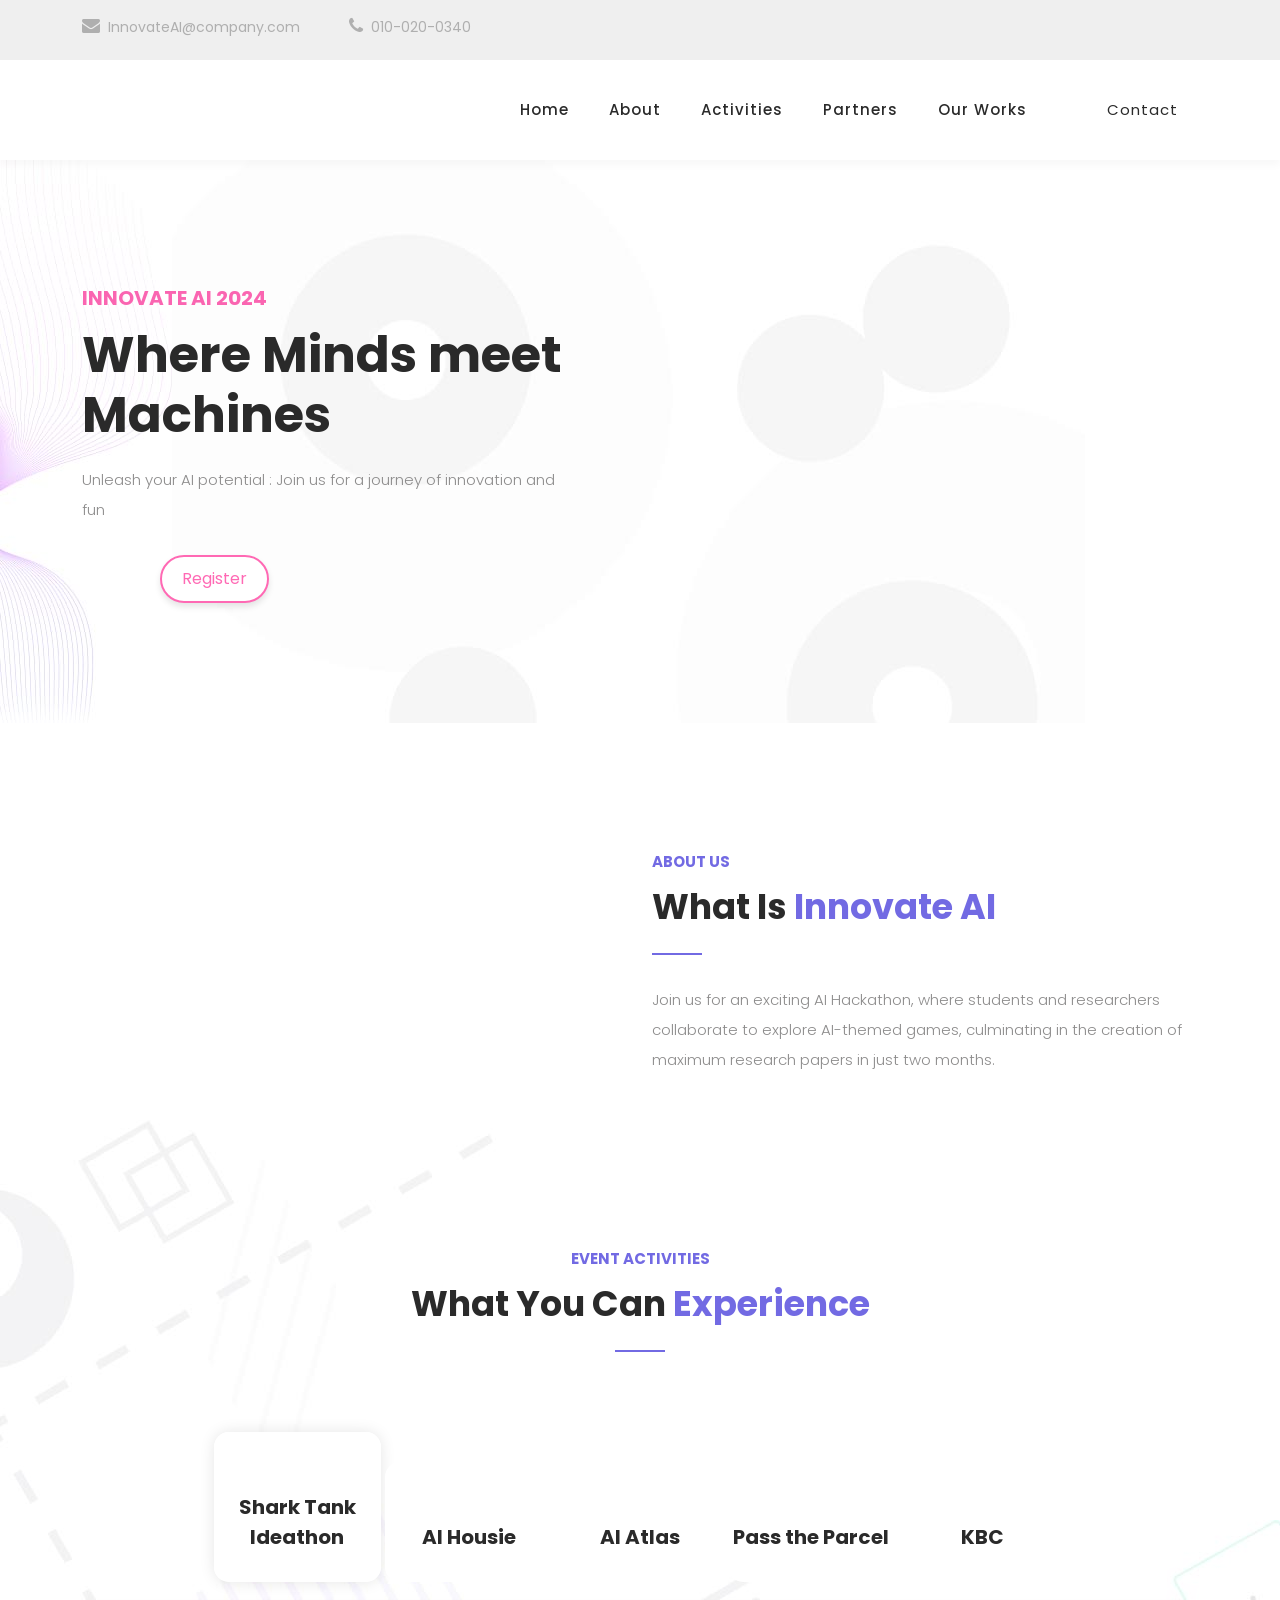
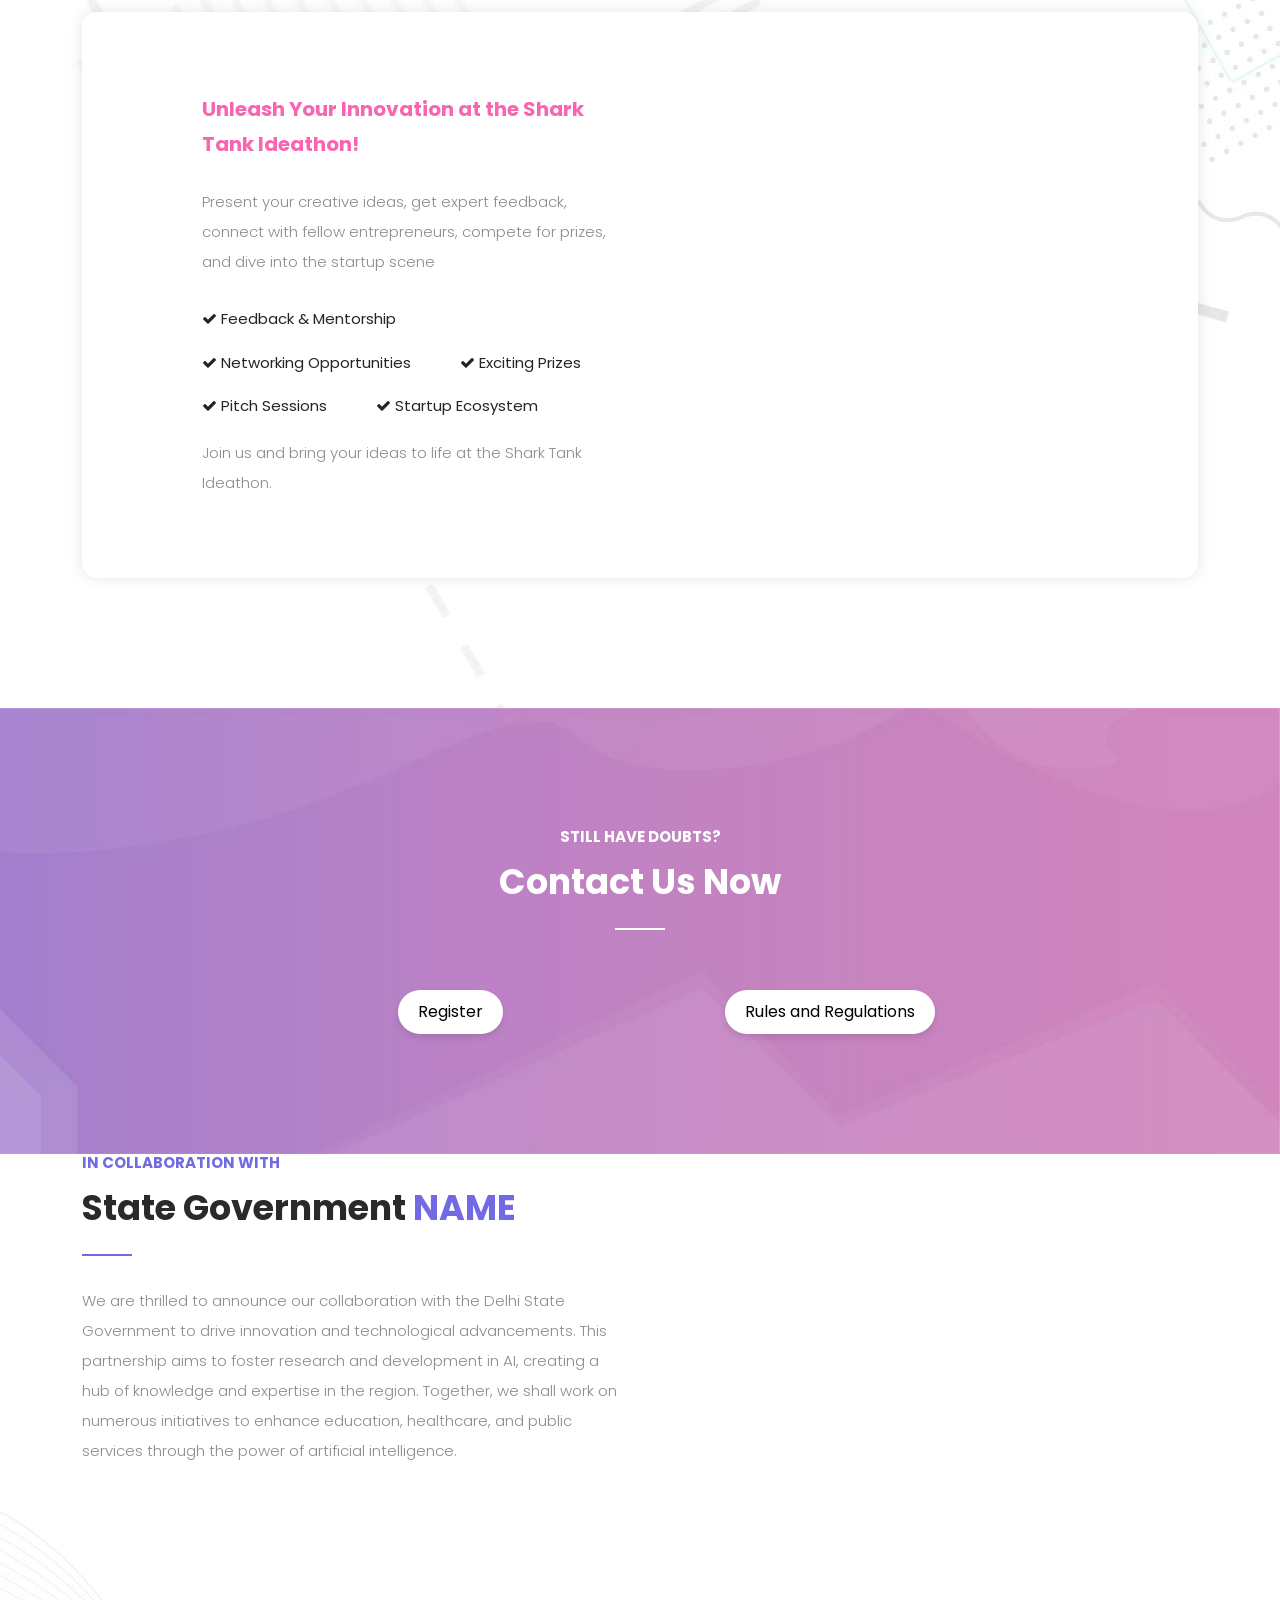
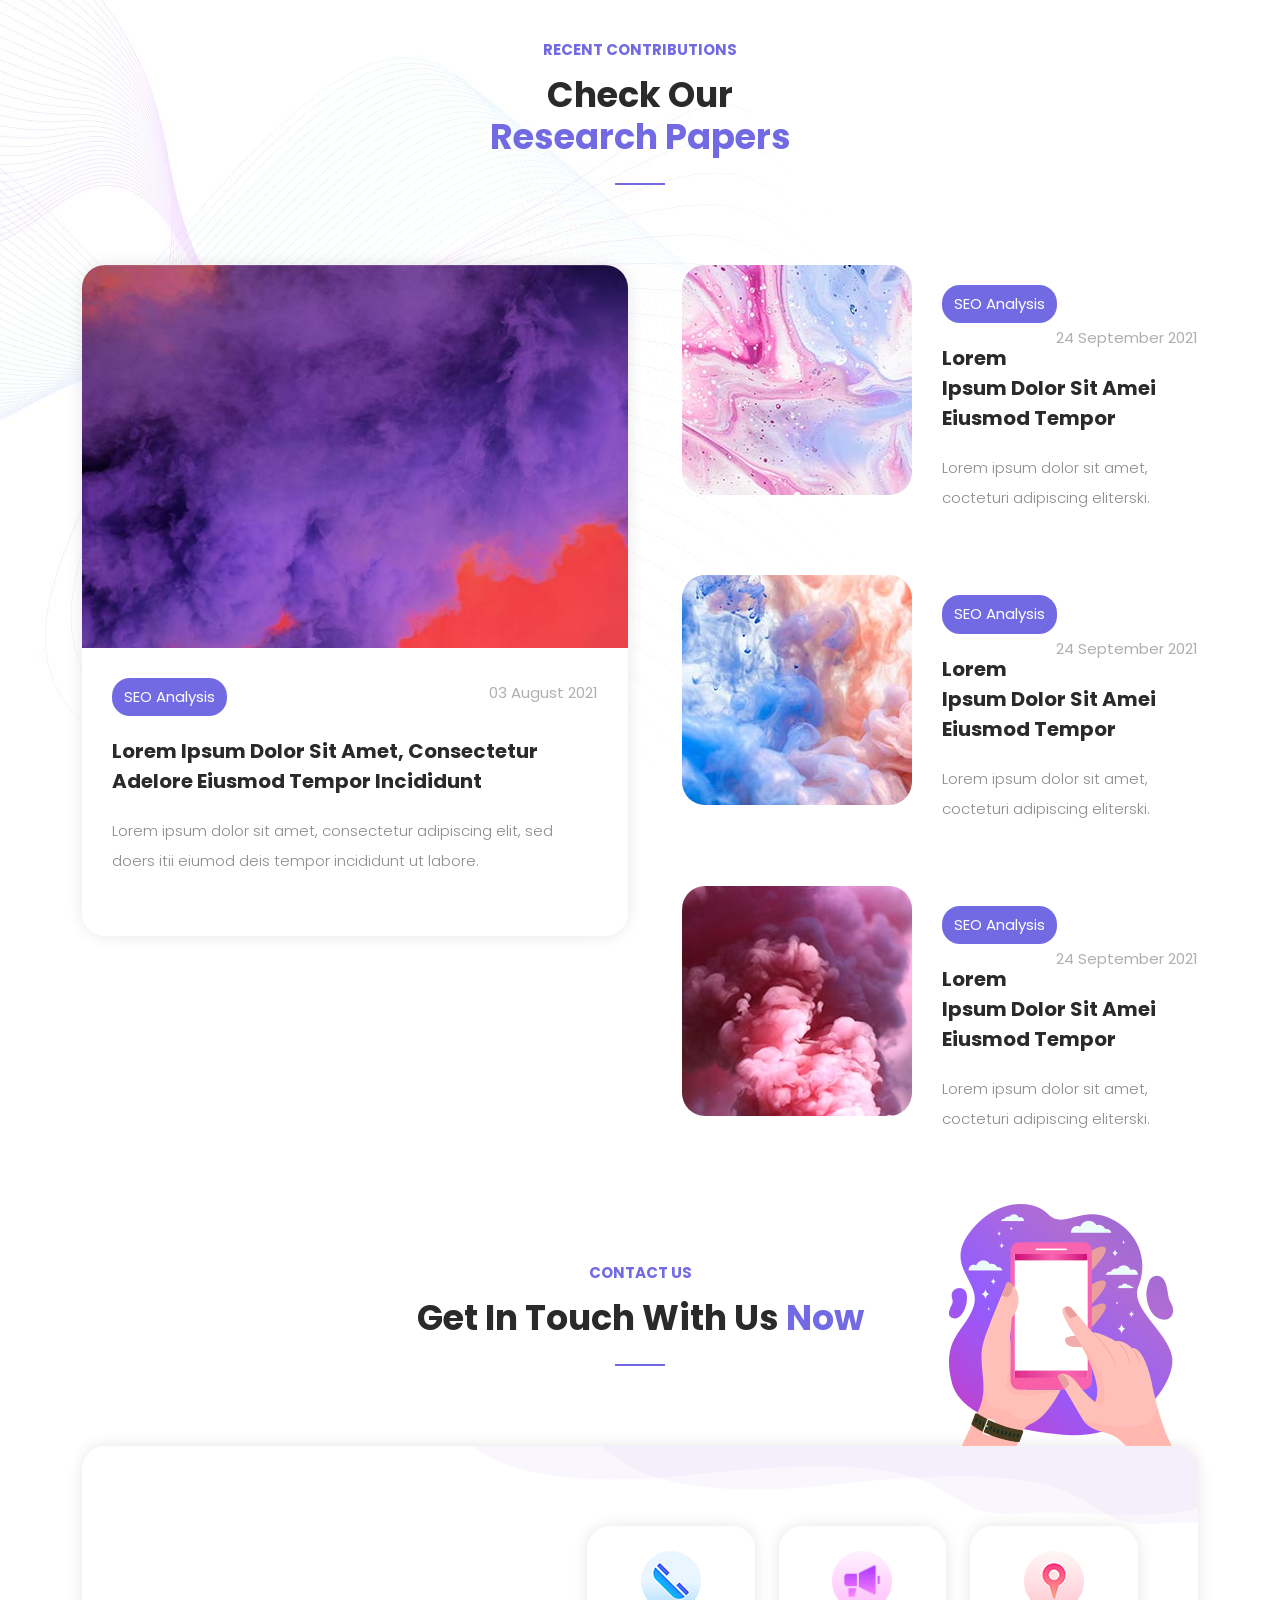
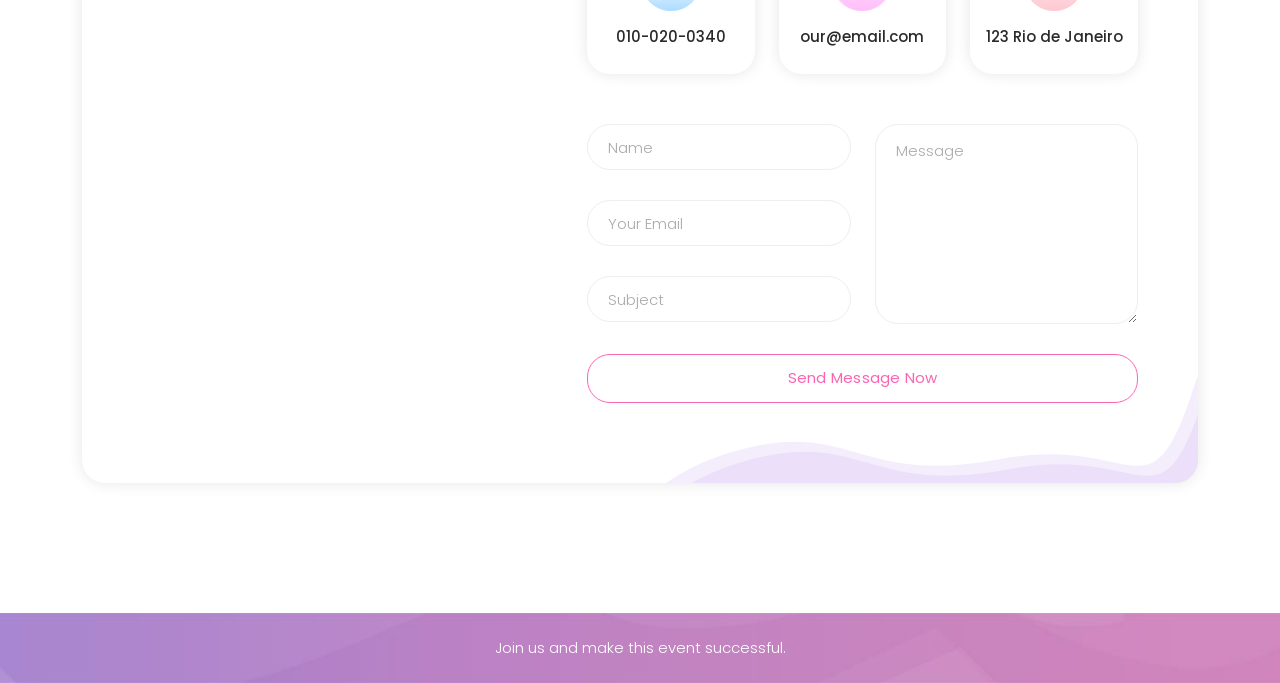
==== index.html @ 95e2525a "name" ====
<!DOCTYPE html>
<html lang="en">

  <head>

    <meta charset="UTF-8">
    <meta name="viewport" content="width=device-width, initial-scale=1, shrink-to-fit=no">
    <meta name="description" content="">
    <meta name="author" content="">
    <link rel="preconnect" href="https://fonts.googleapis.com">
    <link rel="preconnect" href="https://fonts.gstatic.com" crossorigin>
    <link href="https://fonts.googleapis.com/css2?family=Poppins:wght@100;200;300;400;500;600;700;800;900&display=swap" rel="stylesheet">

    <title>Innovate AI</title>

    <!-- Bootstrap core CSS -->
    <link href="vendor/bootstrap/css/bootstrap.min.css" rel="stylesheet">


    <!-- Additional CSS Files -->
    <link rel="stylesheet" href="assets/css/fontawesome.css">
    <link rel="stylesheet" href="assets/css/templatemo-digimedia-v1.css">
    <link rel="stylesheet" href="assets/css/animated.css">
    <link rel="stylesheet" href="assets/css/owl.css">
<!--

TemplateMo 568 DigiMedia

https://templatemo.com/tm-568-digimedia

-->
  </head>

<body>

  <!-- ***** Preloader Start ***** -->
  <div id="js-preloader" class="js-preloader">
    <div class="preloader-inner">
      <span class="dot"></span>
      <div class="dots">
        <span></span>
        <span></span>
        <span></span>
      </div>
    </div>
  </div>
  <!-- ***** Preloader End ***** -->

  <!-- Pre-header Starts -->
  <div class="pre-header">
    <div class="container">
      <div class="row">
        <div class="col-lg-8 col-sm-8 col-7">
          <ul class="info">
            <li><a href="#"><i class="fa fa-envelope"></i>InnovateAI@company.com</a></li>
            <li><a href="#"><i class="fa fa-phone"></i>010-020-0340</a></li>
          </ul>
        </div>
        <div class="col-lg-4 col-sm-4 col-5">
          <!--<ul class="social-media">
            <li><a href="#"><i class="fa fa-facebook"></i></a></li>
            <li><a href="#"><i class="fa fa-behance"></i></a></li>
            <li><a href="#"><i class="fa fa-twitter"></i></a></li>
            <li><a href="#"><i class="fa fa-dribbble"></i></a></li>
          </ul>-->
        </div>
      </div>
    </div>
  </div>
  <!-- Pre-header End -->

  <!-- ***** Header Area Start ***** -->
  <header class="header-area header-sticky wow slideInDown" data-wow-duration="0.75s" data-wow-delay="0s">
    <div class="container">
      <div class="row">
        <div class="col-12">
          <nav class="main-nav">
            <!-- ***** Logo Start ***** -->
            <a href="index.html" class="logo">
              <img src="assets/images/logo-v1.png" alt=""> <!-- ***** CHANGE LOGOOOOOOOOOOO ***** -->
            </a>
            <!-- ***** Logo End ***** -->
            <!-- ***** Menu Start ***** -->
            <ul class="nav">
              <li class="scroll-to-section"><a href="#top" class="active">Home</a></li>
              <li class="scroll-to-section"><a href="#about">About</a></li>
              <li class="scroll-to-section"><a href="#services">Activities</a></li>
              <li class="scroll-to-section"><a href="#portfolio">Partners</a></li>
              <li class="scroll-to-section"><a href="#blog">Our Works</a></li>
              <li class="scroll-to-section"><a href="#contact">Contact</a></li> 
              <!--<li class="scroll-to-section"><div class="border-first-button"><a href="#contact">Free Quote</a></div></li> -->
            </ul>        
            <a class='menu-trigger'>
                <span>Menu</span>
            </a>
            <!-- ***** Menu End ***** -->
          </nav>
        </div>
      </div>
    </div>
  </header>
  <!-- ***** Header Area End ***** -->

  <div class="main-banner wow fadeIn" id="top" data-wow-duration="1s" data-wow-delay="0.5s">
    <div class="container">
      <div class="row">
        <div class="col-lg-12">
          <div class="row">
            <div class="col-lg-6 align-self-center">
              <div class="left-content show-up header-text wow fadeInLeft" data-wow-duration="1s" data-wow-delay="1s">
                <div class="row">
                  <div class="col-lg-12">
                    <h6>INNOVATE AI 2024</h6>
                    <h2>Where Minds meet Machines</h2>
                    <p>Unleash your AI potential : Join us for a journey of innovation and fun </p>
                  </div>
                  <div class="col-lg-12">
                    <div class="col-lg-6 col-sm-6 text-center">
                      <a href="https://your-google-form-link-here" target="_blank" class="styled-button pink-button">Register</a> <!-- ***** UPDATE LINKKKKKKKK ***** -->
                    </div>
                  </div>
                </div>
              </div>
            </div>
            <div class="col-lg-6">
              <div class="right-image wow fadeInRight" data-wow-duration="1s" data-wow-delay="0.5s">
                <img src="assets/images/slider-dec.png" alt="">
              </div>
            </div>
          </div>
        </div>
      </div>
    </div>
  </div>
  <style>
  .styled-button.pink-button {
    color: #ff69b4; /* Pink text color */
    border: 2px solid #ff69b4; /* Pink border */
  }
  
  .styled-button.pink-button:hover {
    background-color: #ff69b4; /* Pink background on hover */
    color: #fff; /* White text on hover */
  }
</style>

  <div id="about" class="about section">
    <div class="container">
      <div class="row">
        <div class="col-lg-12">
          <div class="row">
            <div class="col-lg-6">
              <div class="about-left-image  wow fadeInLeft" data-wow-duration="1s" data-wow-delay="0.5s">
                <img src="assets/images/about-dec.png" alt="">
              </div>
            </div>
            <div class="col-lg-6 align-self-center  wow fadeInRight" data-wow-duration="1s" data-wow-delay="0.5s">
              <div class="about-right-content">
                <div class="section-heading">
                  <h6>About Us</h6>
                  <h4>What is <em>Innovate AI</em></h4>
                  <div class="line-dec"></div>
                </div>
                <p> Join us for an exciting AI Hackathon, where students and researchers collaborate to explore
                  AI-themed games, culminating in the creation of maximum research papers in just two months.
                </p>
                <!--<div class="row">
                  <div class="col-lg-4 col-sm-4">
                    <div class="skill-item first-skill-item wow fadeIn" data-wow-duration="1s" data-wow-delay="0s">
                      <div class="progress" data-percentage="90">
                        <span class="progress-left">
                          <span class="progress-bar"></span>
                        </span>
                        <span class="progress-right">
                          <span class="progress-bar"></span>
                        </span>
                        <div class="progress-value">
                          <div>
                            90%<br>
                            <span>Coding</span>
                          </div>
                        </div>
                      </div>
                    </div>
                  </div>
                  <div class="col-lg-4 col-sm-4">
                    <div class="skill-item second-skill-item wow fadeIn" data-wow-duration="1s" data-wow-delay="0s">
                      <div class="progress" data-percentage="80">
                        <span class="progress-left">
                          <span class="progress-bar"></span>
                        </span>
                        <span class="progress-right">
                          <span class="progress-bar"></span>
                        </span>
                        <div class="progress-value">
                          <div>
                            80%<br>
                            <span>Photoshop</span>
                          </div>
                        </div>
                      </div>
                    </div>
                  </div>
                  <div class="col-lg-4 col-sm-4">
                    <div class="skill-item third-skill-item wow fadeIn" data-wow-duration="1s" data-wow-delay="0s">
                      <div class="progress" data-percentage="80">
                        <span class="progress-left">
                          <span class="progress-bar"></span>
                        </span>
                        <span class="progress-right">
                          <span class="progress-bar"></span>
                        </span>
                        <div class="progress-value">
                          <div>
                            80%<br>
                            <span>Animation</span>
                          </div>
                        </div>
                      </div>
                    </div>
                  </div>
                </div> -->
              </div>
            </div>
          </div>
        </div>
      </div>
    </div>
  </div>

  <div id="services" class="services section">
    <div class="container">
      <div class="row">
        <div class="col-lg-12">
          <div class="section-heading  wow fadeInDown" data-wow-duration="1s" data-wow-delay="0.5s">
            <h6>Event Activities</h6>
            <h4>What you can<em>  experience</em></h4>
            <div class="line-dec"></div>
          </div>
        </div>
        <div class="col-lg-12">
          <div class="naccs">
            <div class="grid">
              <div class="row">
                <div class="col-lg-12">
                  <div class="menu">
                    <div class="first-thumb active">
                      <div class="thumb">
                        <span class="icon"><img src="assets/images/service-icon-01.png" alt=""></span>
                        Shark Tank Ideathon
                      </div>
                    </div>
                    <div>
                      <div class="thumb">                 
                        <span class="icon"><img src="assets/images/service-icon-02.png" alt=""></span>
                        AI Housie
                      </div>
                    </div>
                    <div>
                      <div class="thumb">                 
                        <span class="icon"><img src="assets/images/service-icon-03.png" alt=""></span>
                        AI Atlas
                      </div>
                    </div>
                    <div>
                      <div class="thumb">                 
                        <span class="icon"><img src="assets/images/service-icon-04.png" alt=""></span>
                        Pass the Parcel
                      </div>
                    </div>
                    <div class="last-thumb">
                      <div class="thumb">                 
                        <span class="icon"><img src="assets/images/service-icon-01.png" alt=""></span>
                        KBC
                      </div>
                    </div>
                  </div>
                </div> 
                <div class="col-lg-12">
                  <ul class="nacc">
                    <li class="active">
                      <div>
                        <div class="thumb">
                          <div class="row">
                            <div class="col-lg-6 align-self-center">
                              <div class="left-text">
                                <h4> Unleash Your Innovation at the Shark Tank Ideathon!</h4>
                                <p>Present your creative ideas, get expert feedback, connect with fellow entrepreneurs, 
                                   compete for prizes, and dive into the startup scene</p>
                                <div class="ticks-list"><span><i class="fa fa-check"></i> Feedback & Mentorship</span> <span><i class="fa fa-check"></i> Networking Opportunities</span> <span><i class="fa fa-check"></i> Exciting Prizes</span>
                                  <span><i class="fa fa-check"></i> Pitch Sessions</span> <span><i class="fa fa-check"></i> Startup Ecosystem</span> </div>
                                <p>Join us and bring your ideas to life at the Shark Tank Ideathon.</p>
                              </div>
                            </div>
                            <div class="col-lg-6 align-self-center">
                              <div class="right-image">
                                <img src="assets/images/services-image.jpg" alt="">
                              </div>
                            </div>
                          </div>
                        </div>
                      </div>
                    </li>
                    <li>
                      <div>
                        <div class="thumb">
                          <div class="row">
                            <div class="col-lg-6 align-self-center">
                              <div class="left-text">
                                <h4>Housie Where Innovation Meets Fun</h4>
                                <p>Experience the thrill of Housie with a twist! Get tickets filled with AI-related concepts upon registration.</p>
                                <div class="ticks-list"><span><i class="fa fa-check"></i> AI-themed Grids</span> <span><i class="fa fa-check"></i> Engaging Gameplay</span> <span><i class="fa fa-check"></i> Exciting Prizes</span>
                                  <span><i class="fa fa-check"></i> Knowledge gain</span> <span><i class="fa fa-check"></i> Fact Check</span></div>
                                <p>Join us for a unique AI Housie experience.</p>
                              </div>
                            </div>
                            <div class="col-lg-6 align-self-center">
                              <div class="right-image">
                                <img src="assets/images/services-image-02.jpg" alt="">
                              </div>
                            </div>
                          </div>
                        </div>
                      </div>
                    </li>
                    <li>
                      <div>
                        <div class="thumb">
                          <div class="row">
                            <div class="col-lg-6 align-self-center">
                              <div class="left-text">
                                <h4>AI Atlas: Expand Your AI Knowledge with Fun</h4>
                                <p>Participants take turns naming AI-related terms, concepts, or applications that start with the last letter of the previous term. </p>
                                <div class="ticks-list"><span><i class="fa fa-check"></i> Turn-based Gameplay</span> <span><i class="fa fa-check"></i> Educational and Fun</span> <span><i class="fa fa-check"></i> AI Vocabulary</span>
                                  <span><i class="fa fa-check"></i> Exciting Prizes</span> <span><i class="fa fa-check"></i> Fun and Competitive</span></div>
                                <p>Join us for AI Atlas and broaden your AI knowledge in an exciting and interactive way.</p>
                              </div>
                            </div>
                            <div class="col-lg-6 align-self-center">
                              <div class="right-image">
                                <img src="assets/images/services-image-03.jpg" alt="">
                              </div>
                            </div>
                          </div>
                        </div>
                      </div>
                    </li>
                    <li>
                      <div>
                        <div class="thumb">
                          <div class="row">
                            <div class="col-lg-6 align-self-center">
                              <div class="left-text">
                                <h4>Pass your Knowlwdge </h4>
                                <p>As the parcel is passed around, participants answer AI-related questions or complete fun challenges when the music stops. This game combines learning and excitement, 
                                encouraging everyone to enhance their AI knowledge in an engaging way.</p>
                                <div class="ticks-list"><span><i class="fa fa-check"></i> Fun Challenges</span> <span><i class="fa fa-check"></i> Learning and Engagement</span> <span><i class="fa fa-check"></i> Interactive and Exciting</span>
                                  <span><i class="fa fa-check"></i> Exciting Prizes</span> <span><i class="fa fa-check"></i> Challenging</span></div>
                                <p>Join us for AI Pass the Parcel and discover AI in a fun, dynamic setting.</p>
                              </div>
                            </div>
                            <div class="col-lg-6 align-self-center">
                              <div class="right-image">
                                <img src="assets/images/services-image-04.jpg" alt="">
                              </div>
                            </div>
                          </div>
                        </div>
                      </div>
                    </li>
                    <li>
                      <div>
                        <div class="thumb">
                          <div class="row">
                            <div class="col-lg-6 align-self-center">
                              <div class="left-text">
                                <h4>Test Your Knowledge and Win Big</h4>
                                <p>This is our take on the classic quiz show KBC. Participants answer AI-related questions of increasing difficulty, using lifelines when needed.</p>
                                <div class="ticks-list"><span><i class="fa fa-check"></i> Lifelines for Assistance</span> <span><i class="fa fa-check"></i> Competitive Levels</span> <span><i class="fa fa-check"></i> Exciting Prizes</span>
                                  <span><i class="fa fa-check"></i> AI Hot seat</span> <span><i class="fa fa-check"></i> Quiz</span></div>
                                <p>Join us for AI KBC and challenge yourself to become an AI crorepati</p>
                              </div>
                            </div>
                            <div class="col-lg-6 align-self-center">
                              <div class="right-image">
                                <img src="assets/images/services-image.jpg" alt="">
                              </div>
                            </div>
                          </div>
                        </div>
                      </div>
                    </li>
                  </ul>
                </div>          
              </div>
            </div>
          </div>
        </div>
      </div>
    </div>
  </div>

  
  <!--<div id="free-quote" class="free-quote">
    <div class="container">
      <div class="row">
        <div class="col-lg-4 offset-lg-4">
          <div class="section-heading  wow fadeIn" data-wow-duration="1s" data-wow-delay="0.3s">
            <h6>Still have Doubts?</h6>
            <h4>Contact Us Now</h4>
            <div class="line-dec"></div>
          </div>
        </div>
        <div class="col-lg-8 offset-lg-2  wow fadeIn" data-wow-duration="1s" data-wow-delay="0.8s">
          <form id="search" action="#" method="GET">
            <div class="row">
              <div class="col-lg-4 col-sm-4">
                <fieldset>
                  <input type="text" name="text" class="website" placeholder="Your name" autocomplete="on" required>
                </fieldset>
              </div>
              <div class="col-lg-4 col-sm-4">
                <fieldset>
                  <input type="address" name="address" class="email" placeholder="Email Address" autocomplete="on" required>
                </fieldset>
              </div>
              <div class="col-lg-4 col-sm-4">
                <fieldset>
                  <button type="submit" class="main-button">Submit</button>
                </fieldset>
              </div>
            </div>
          </form>
        </div>
      </div>
    </div>
  </div>-->
  <div id="free-quote" class="free-quote">
    <div class="container">
      <div class="row">
        <div class="col-lg-4 offset-lg-4">
          <div class="section-heading wow fadeIn" data-wow-duration="1s" data-wow-delay="0.3s">
            <h6>Still have Doubts?</h6>
            <h4>Contact Us Now</h4>
            <div class="line-dec"></div>
          </div>
        </div>
        <div class="col-lg-8 offset-lg-2 wow fadeIn" data-wow-duration="1s" data-wow-delay="0.8s">
          <div class="row">
            <div class="col-lg-6 col-sm-6 text-center">
              <a href="https://your-google-form-link-here" target="_blank" class="styled-button">Register</a>
            </div>
            <div class="col-lg-6 col-sm-6 text-center">
              <a href="assets/documents/rules-and-regulations.pdf" target="_blank" class="styled-button">Rules and Regulations</a>
            </div>
          </div>
        </div>
      </div>
    </div>
  </div>
  
  <style>
  .styled-button {
    display: inline-block;
    padding: 10px 20px;
    font-size: 16px;
    color: black;
    background-color: white;
    border-radius: 25px;
    box-shadow: 0 4px 6px rgba(0, 0, 0, 0.1);
    text-decoration: none;
    transition: background-color 0.3s ease, box-shadow 0.3s ease;
  }
  
  .styled-button:hover {
    background-color: #f0f0f0;
    box-shadow: 0 6px 8px rgba(0, 0, 0, 0.15);
  }
  </style>
  



  <div id="portfolio" class="about section">
    <div class="container">
      <div class="row">
        <div class="col-lg-12">
          <div class="row">
            <div class="col-lg-6 align-self-center wow fadeInLeft" data-wow-duration="1s" data-wow-delay="0.5s">
              <div class="about-right-content">
                <div class="section-heading">
                  <h6>In Collaboration with </h6>
                  <h4>State Government <em> NAME</em></h4>
                  <div class="line-dec"></div>
                </div>
                <p> We are thrilled to announce our collaboration with the Delhi State Government to drive innovation 
                  and technological advancements. This partnership aims to foster research and development in AI, creating a 
                  hub of knowledge and expertise in the region. Together, we shall work on numerous initiatives to 
                  enhance education, healthcare, and public services through the power of artificial intelligence.
                </p>
              </div>
            </div>
            <div class="col-lg-6">
              <div class="about-left-image wow fadeInRight" data-wow-duration="1s" data-wow-delay="0.5s">
                <img src="assets/images/about-dec.png" alt="">
              </div>
            </div>
          </div>
        </div>
      </div>
    </div>
  </div>


    <!--<div id="about" class="about section">
      <div class="container">
        <div class="row">
          <div class="col-lg-12">
            <div class="row">
              <div class="col-lg-6">
                <div class="about-left-image  wow fadeInLeft" data-wow-duration="1s" data-wow-delay="0.5s">
                  <img src="assets/images/about-dec.png" alt="">
                </div>
              </div>
              <div class="col-lg-6 align-self-center  wow fadeInRight" data-wow-duration="1s" data-wow-delay="0.5s">
                <div class="about-right-content">
                  <div class="section-heading">
                    <h6>About Us</h6>
                    <h4>What is <em>Innovate AI</em></h4>
                    <div class="line-dec"></div>
                  </div>
                  <p> Join us for an exciting AI Hackathon, where students and researchers collaborate to explore
                    AI-themed games, culminating in the creation of maximum research papers in just two months.
                  </p>
                </div>
              </div>
            </div>
          </div>
        </div>
      </div>
    </div>

    <div class="container-fluid wow fadeIn" data-wow-duration="1s" data-wow-delay="0.7s">
      <div class="row">
        <div class="col-lg-12">
          <div class="loop owl-carousel">
            <div class="item">
              <a href="#">
                <div class="portfolio-item">
                <div class="thumb">
                  <img src="assets/images/portfolio-01.jpg" alt="">
                </div>
                <div class="down-content">
                  <h4>Website Builder</h4>
                  <span>Marketing</span>
                </div>
              </div>
              </a>  
            </div>
            <div class="item">
              <a href="#">
                <div class="portfolio-item">
                <div class="thumb">
                  <img src="assets/images/portfolio-01.jpg" alt="">
                </div>
                <div class="down-content">
                  <h4>Website Builder</h4>
                  <span>Marketing</span>
                </div>
              </div>
              </a>  
            </div>
            <div class="item">
              <a href="#">
                <div class="portfolio-item">
                <div class="thumb">
                  <img src="assets/images/portfolio-02.jpg" alt="">
                </div>
                <div class="down-content">
                  <h4>Website Builder</h4>
                  <span>Marketing</span>
                </div>
              </div>
              </a>  
            </div>
            <div class="item">
              <a href="#">
                <div class="portfolio-item">
                <div class="thumb">
                  <img src="assets/images/portfolio-03.jpg" alt="">
                </div>
                <div class="down-content">
                  <h4>Website Builder</h4>
                  <span>Marketing</span>
                </div>
              </div>
              </a>  
            </div>
            <div class="item">
              <a href="#">
                <div class="portfolio-item">
                <div class="thumb">
                  <img src="assets/images/portfolio-04.jpg" alt="">
                </div>
                <div class="down-content">
                  <h4>Website Builder</h4>
                  <span>Marketing</span>
                </div>
              </div>
              </a>  
            </div>
          </div>
        </div>
      </div>
    </div>-->
  
  
  <div id="blog" class="blog">
    <div class="container">
      <div class="row">
        <div class="col-lg-4 offset-lg-4  wow fadeInDown" data-wow-duration="1s" data-wow-delay="0.3s">
          <div class="section-heading">
            <h6>Recent contributions</h6>
            <h4>Check Our<em> Research papers</em></h4>
            <div class="line-dec"></div>
          </div>
        </div>
        <div class="col-lg-6 show-up wow fadeInUp" data-wow-duration="1s" data-wow-delay="0.3s">
          <div class="blog-post">
            <div class="thumb">
              <a href="#"><img src="assets/images/blog-post-01.jpg" alt=""></a>
            </div>
            <div class="down-content">
              <span class="category">SEO Analysis</span>
              <span class="date">03 August 2021</span>
              <a href="#"><h4>Lorem Ipsum Dolor Sit Amet, Consectetur Adelore
                Eiusmod Tempor Incididunt</h4></a>
              <p>Lorem ipsum dolor sit amet, consectetur adipiscing elit, sed doers itii eiumod deis tempor incididunt ut labore.</p>
              <!--<span class="author"><img src="assets/images/author-post.jpg" alt="">By: Andrea Mentuzi</span>
              <div class="border-first-button"><a href="#">Discover More</a></div>-->
            </div>
          </div>
        </div>
        <div class="col-lg-6 wow fadeInUp" data-wow-duration="1s" data-wow-delay="0.3s">
          <div class="blog-posts">
            <div class="row">
              <div class="col-lg-12">
                <div class="post-item">
                  <div class="thumb">
                    <a href="#"><img src="assets/images/blog-post-02.jpg" alt=""></a>
                  </div>
                  <div class="right-content">
                    <span class="category">SEO Analysis</span>
                    <span class="date">24 September 2021</span>
                    <a href="#"><h4>Lorem Ipsum Dolor Sit Amei Eiusmod Tempor</h4></a>
                    <p>Lorem ipsum dolor sit amet, cocteturi adipiscing eliterski.</p>
                  </div>
                </div>
              </div>
              <div class="col-lg-12">
                <div class="post-item">
                  <div class="thumb">
                    <a href="#"><img src="assets/images/blog-post-03.jpg" alt=""></a>
                  </div>
                  <div class="right-content">
                    <span class="category">SEO Analysis</span>
                    <span class="date">24 September 2021</span>
                    <a href="#"><h4>Lorem Ipsum Dolor Sit Amei Eiusmod Tempor</h4></a>
                    <p>Lorem ipsum dolor sit amet, cocteturi adipiscing eliterski.</p>
                  </div>
                </div>
              </div>
              <div class="col-lg-12">
                <div class="post-item last-post-item">
                  <div class="thumb">
                    <a href="#"><img src="assets/images/blog-post-04.jpg" alt=""></a>
                  </div>
                  <div class="right-content">
                    <span class="category">SEO Analysis</span>
                    <span class="date">24 September 2021</span>
                    <a href="#"><h4>Lorem Ipsum Dolor Sit Amei Eiusmod Tempor</h4></a>
                    <p>Lorem ipsum dolor sit amet, cocteturi adipiscing eliterski.</p>
                  </div>
                </div>
              </div>
            </div>
          </div>
        </div>
      </div>
    </div>
  </div>  

  <div id="contact" class="contact-us section">
    <div class="container">
      <div class="row">
        <div class="col-lg-6 offset-lg-3">
          <div class="section-heading wow fadeIn" data-wow-duration="1s" data-wow-delay="0.5s">
            <h6>Contact Us</h6>
            <h4>Get In Touch With Us <em>Now</em></h4>
            <div class="line-dec"></div>
          </div>
        </div>
        <div class="col-lg-12 wow fadeInUp" data-wow-duration="0.5s" data-wow-delay="0.25s">
          <form id="contact" action="" method="post">
            <div class="row">
              <div class="col-lg-12">
                <div class="contact-dec">
                  <img src="assets/images/contact-dec.png" alt="">
                </div>
              </div>
              <div class="col-lg-5">
                <div id="map">
                  <iframe src="https://maps.google.com/maps?q=Av.+L%C3%BAcio+Costa,+Rio+de+Janeiro+-+RJ,+Brazil&t=&z=13&ie=UTF8&iwloc=&output=embed" width="100%" height="636px" frameborder="0" style="border:0" allowfullscreen></iframe>
                </div>
              </div>
              <div class="col-lg-7">
                <div class="fill-form">
                  <div class="row">
                    <div class="col-lg-4">
                      <div class="info-post">
                        <div class="icon">
                          <img src="assets/images/phone-icon.png" alt="">
                          <a href="#">010-020-0340</a>
                        </div>
                      </div>
                    </div>
                    <div class="col-lg-4">
                      <div class="info-post">
                        <div class="icon">
                          <img src="assets/images/email-icon.png" alt="">
                          <a href="#">our@email.com</a>
                        </div>
                      </div>
                    </div>
                    <div class="col-lg-4">
                      <div class="info-post">
                        <div class="icon">
                          <img src="assets/images/location-icon.png" alt="">
                          <a href="#">123 Rio de Janeiro</a>
                        </div>
                      </div>
                    </div>
                    <div class="col-lg-6">
                      <fieldset>
                        <input type="name" name="name" id="name" placeholder="Name" autocomplete="on" required>
                      </fieldset>
                      <fieldset>
                        <input type="text" name="email" id="email" pattern="[^ @]*@[^ @]*" placeholder="Your Email" required="">
                      </fieldset>
                      <fieldset>
                        <input type="subject" name="subject" id="subject" placeholder="Subject" autocomplete="on">
                      </fieldset>
                    </div>
                    <div class="col-lg-6">
                      <fieldset>
                        <textarea name="message" type="text" class="form-control" id="message" placeholder="Message" required=""></textarea>  
                      </fieldset>
                    </div>
                    <div class="col-lg-12">
                      <fieldset>
                        <button type="submit" id="form-submit" class="main-button ">Send Message Now</button>
                      </fieldset>
                    </div>
                  </div>
                </div>
              </div>
            </div>
          </form>
        </div>
      </div>
    </div>
  </div>

  <footer>
    <div class="container">
      <div class="row">
        <div class="col-lg-12">
          <p>Join us and make this event successful.</p>
        </div>
      </div>
    </div>
  </footer>


  <!-- Scripts -->
  <script src="vendor/jquery/jquery.min.js"></script>
  <script src="vendor/bootstrap/js/bootstrap.bundle.min.js"></script>
  <script src="assets/js/owl-carousel.js"></script>
  <script src="assets/js/animation.js"></script>
  <script src="assets/js/imagesloaded.js"></script>
  <script src="assets/js/custom.js"></script>

</body>
</html>
---- assets/css/templatemo-digimedia-v1.css ----
/*

TemplateMo 568 DigiMedia

https://templatemo.com/tm-568-digimedia

*/

/* ---------------------------------------------
Table of contents
------------------------------------------------
01. font & reset css
02. reset
03. global styles
04. header
05. banner
06. features
07. testimonials
08. contact
09. footer
10. preloader
11. search
12. portfolio

--------------------------------------------- */
/* 
---------------------------------------------
font & reset css
--------------------------------------------- 
*/
/* 
---------------------------------------------
reset
--------------------------------------------- 
*/
html, body, div, span, applet, object, iframe, h1, h2, h3, h4, h5, h6, p, blockquote, div
pre, a, abbr, acronym, address, big, cite, code, del, dfn, em, font, img, ins, kbd, q,
s, samp, small, strike, strong, sub, sup, tt, var, b, u, i, center, dl, dt, dd, ol, ul, li,
figure, header, nav, section, article, aside, footer, figcaption {
  margin: 0;
  padding: 0;
  border: 0;
  outline: 0;
}

/* clear fix */
.grid:after {
  content: '';
  display: block;
  clear: both;
}

/* ---- .grid-item ---- */

.grid-sizer,
.grid-item {
  width: 50%;
}

.grid-item {
  float: left;
}

.grid-item img {
  display: block;
  max-width: 100%;
}

.clearfix:after {
  content: ".";
  display: block;
  clear: both;
  visibility: hidden;
  line-height: 0;
  height: 0;
}

.clearfix {
  display: inline-block;
}

html[xmlns] .clearfix {
  display: block;
}

* html .clearfix {
  height: 1%;
}

ul, li {
  padding: 0;
  margin: 0;
  list-style: none;
}

header, nav, section, article, aside, footer, hgroup {
  display: block;
}

* {
  box-sizing: border-box;
}

html, body {
  font-family: 'Poppins', sans-serif;
  font-weight: 400;
  background-color: #fff;
  -ms-text-size-adjust: 100%;
  -webkit-font-smoothing: antialiased;
  -moz-osx-font-smoothing: grayscale;
}

a {
  text-decoration: none !important;
}

h1, h2, h3, h4, h5, h6 {
  margin-top: 0px;
  margin-bottom: 0px;
}

ul {
  margin-bottom: 0px;
}

p {
  font-size: 15px;
  line-height: 30px;
  font-weight: 300;
  color: #8d8c8c;
}

img {
  width: 100%;
  overflow: hidden;
}

/* 
---------------------------------------------
global styles
--------------------------------------------- 
*/
html,
body {
  background: #fff;
  font-family: 'Poppins', sans-serif;
}

::selection {
  background: #fa65b1;
  color: #fff !important;
}

::-moz-selection {
  background: #fa65b1;
  color: #fff !important;
}

@media (max-width: 991px) {
  html, body {
    overflow-x: hidden;
  }
  .mobile-top-fix {
    margin-top: 30px;
    margin-bottom: 0px;
  }
  .mobile-bottom-fix {
    margin-bottom: 30px;
  }
  .mobile-bottom-fix-big {
    margin-bottom: 60px;
  }
}

.page-section {
  margin-top: 120px;
}

.section-heading {
  position: relative;
  z-index: 2;
}

.section-heading h6 {
  font-size: 15px;
  font-weight: 700;
  color: #726ae3;
  text-transform: uppercase;
  margin-bottom: 15px;
}

.section-heading h4 {
  color: #2a2a2a;
  font-size: 35px;
  font-weight: 700;
  text-transform: capitalize;
  margin-bottom: 25px;
}

.section-heading h4 em {
  font-style: normal;
  color: #726ae3;
}

.section-heading .line-dec {
  width: 50px;
  height: 2px;
  background-color: #726ae3;
}

.border-first-button a {
  display: inline-block !important;
  padding: 10px 20px !important;
  color: #fa65b1 !important;
  border: 1px solid #fa65b1 !important;
  border-radius: 23px;
  font-weight: 500 !important;
  letter-spacing: 0.3px !important;
  transition: all .5s;
}

.border-first-button a:hover {
  background-color: #fa65b1;
  color: #fff !important;
}


/* 
---------------------------------------------
intro
--------------------------------------------- 
*/


.intro-banner {
  text-align: center;
  padding-top: 200px;margin-bottom: 100px;
  position: relative;
}

.intro-banner:after {
  content: '';
  background-image: url(../images/slider-left-dec.jpg);
  background-repeat: no-repeat;
  position: absolute;
  left: 0;
  top: 0px;
  width: 262px;
  height: 625px;
  z-index: 1;
}
/*
.intro-banner:before {
  content: '';
  background-image: url(../images/slider-right-dec.jpg);
  background-repeat: no-repeat;
  position: absolute;
  right: 0;
  top: 0px;
  width: 1159px;
  height: 797px;
  z-index: 2;
}
*/

.intro-banner img {
  max-width: 152px;
  margin-bottom: 30px;
}

.intro-banner h1 {
  font-size: 36px;
  font-weight: 600;
  text-transform: uppercase;
  margin-bottom: 30px;
  position: relative; 
  z-index: 2;
}

.intro-banner h4 {
  font-size: 20px;
  text-transform: capitalize;
  font-weight: 400;
  margin-bottom: 20px;
  position: relative; 
  z-index: 2;
}

.intro-banner a {
  display: inline-block !important;
  padding: 10px 20px !important;
  color: #fa65b1 !important;
  border: 1px solid #fa65b1 !important;
  border-radius: 23px;
  font-weight: 500 !important;
  letter-spacing: 0.3px !important;
  transition: all .5s;
  position: relative; 
  z-index: 2;
}

.intro-banner a:hover {
  background-color: #fa65b1;
  color: #fff !important;
}

.demos {
  padding-top: 60px;
}

.demo-item {
  position: relative;
  z-index: 2;
}

.demos img {
  transition: all .5s;
  border-radius: 23px;
}

.demos img:hover {
  opacity: 1;
  box-shadow: 0px 0px 15px rgba(0,0,0,0.25);
}

.demos h4 {
  text-align: center;
  font-size: 20px;
  margin-top: 30px;
  font-weight: 700;
  text-transform: uppercase;
}


/* 
---------------------------------------------
header
--------------------------------------------- 
*/

.pre-header {
  background-color: #efefef;
  height: 60px;
  padding: 15px 0px;
}

.pre-header ul li {
  display: inline-block;
}

.pre-header ul.info li {
  margin-right: 45px;
}

.pre-header ul.info li a {
  color: #afafaf;
  font-size: 14px;
  transition: all .3s;
}

.pre-header ul.info li a:hover {
  color: #fa65b1;
}

.pre-header ul.info li a i {
  font-size: 18px;
  margin-right: 8px;
}

.pre-header ul.social-media {
  text-align: right;
}

.pre-header ul.social-media li {
  margin-left: 5px;
}

.pre-header ul.social-media li a {
  background-color: #afafaf;
  color: #fff;
  display: inline-block;
  width: 30px;
  height: 30px;
  line-height: 30px;
  text-align: center;
  border-radius: 50%;
  font-size: 14px;
  transition: all .3s;
}

.pre-header ul.social-media li a:hover {
  background-color: #fa65b1;
}

.background-header {
  background-color: #fff!important;
  height: 80px!important;
  position: fixed!important;
  top: 0px;
  left: 0px;
  right: 0px;
  box-shadow: 0px 5px 8px rgba(0,0,0,0.03);
}

.background-header .logo,
.background-header .main-nav .nav li a {
  color: #fff;
}

.background-header .main-nav .nav li:hover a {
  color: #fa65b1;
}

.background-header .nav li a.active {
  position: relative;
  color: #fff;
}

.background-header .nav li a.active:after {
  position: absolute;
  width: 100%;
  height: 1px;
  background-color: #fa65b1;
  content: '';
  left: 50%;
  bottom: -20px;
  transform: translateX(-50%);
}

.background-header .nav li:last-child a.active:after {
  background-color: transparent;
}

.header-area {
  background-color: #fff;
  box-shadow: 0px 5px 8px rgba(0,0,0,0.03);
  position: absolute;
  left: 0px;
  right: 0px;
  z-index: 100;
  height: 100px;
  -webkit-transition: all .5s ease 0s;
  -moz-transition: all .5s ease 0s;
  -o-transition: all .5s ease 0s;
  transition: all .5s ease 0s;
}

.header-area .main-nav {
  min-height: 80px;
  background: transparent;
}

.header-area .main-nav .logo {
  float: left;
  -webkit-transition: all 0.3s ease 0s;
  -moz-transition: all 0.3s ease 0s;
  -o-transition: all 0.3s ease 0s;
  transition: all 0.3s ease 0s;
}

.header-area .main-nav .logo {
    line-height: 100px;
    float: left;
    -webkit-transition: all 0.3s ease 0s;
    -moz-transition: all 0.3s ease 0s;
    -o-transition: all 0.3s ease 0s;
    transition: all 0.3s ease 0s;
}

.background-header .main-nav .logo {
  line-height: 80px;
}

.background-header .main-nav .nav {
  margin-top: 20px !important;
}

.header-area .main-nav .nav {
  float: right;
  margin-top: 30px;
  margin-right: 0px;
  background-color: transparent;
  -webkit-transition: all 0.3s ease 0s;
  -moz-transition: all 0.3s ease 0s;
  -o-transition: all 0.3s ease 0s;
  transition: all 0.3s ease 0s;
  position: relative;
  z-index: 999;
}

.header-area .main-nav .nav li {
  padding-left: 20px;
  padding-right: 20px;
}

.header-area .main-nav .nav li:last-child {
  padding-right: 0px;
  padding-left: 40px;
}

.header-area .main-nav .nav li:last-child a ,
.background-header .main-nav .nav li:last-child a {
  padding: 0px 20px !important;
  font-weight: 400;
}

.header-area .main-nav .nav li:last-child a:hover ,
.background-header .main-nav .nav li:last-child a:hover {
  color: #fff !important;
}

.header-area .main-nav .nav li a {
  display: block;
  font-weight: 500;
  font-size: 15px;
  color: #2a2a2a;
  text-transform: capitalize;
  -webkit-transition: all 0.3s ease 0s;
  -moz-transition: all 0.3s ease 0s;
  -o-transition: all 0.3s ease 0s;
  transition: all 0.3s ease 0s;
  height: 40px;
  line-height: 40px;
  border: transparent;
  letter-spacing: 1px;
}

.header-area .main-nav .nav li:hover a,
.header-area .main-nav .nav li a.active {
  color: #fa65b1!important;
}

.background-header .main-nav .nav li:hover a,
.background-header .main-nav .nav li a.active {
  color: #fa65b1!important;
  opacity: 1;
}

.header-area .main-nav .nav li.submenu {
  position: relative;
  padding-right: 30px;
}

.header-area .main-nav .nav li.submenu:after {
  font-family: FontAwesome;
  content: "\f107";
  font-size: 12px;
  color: #2a2a2a;
  position: absolute;
  right: 18px;
  top: 12px;
}

.background-header .main-nav .nav li.submenu:after {
  color: #2a2a2a;
}

.header-area .main-nav .nav li.submenu ul {
  position: absolute;
  width: 200px;
  box-shadow: 0 2px 28px 0 rgba(0, 0, 0, 0.06);
  overflow: hidden;
  top: 50px;
  opacity: 0;
  transform: translateY(+2em);
  visibility: hidden;
  z-index: -1;
  transition: all 0.3s ease-in-out 0s, visibility 0s linear 0.3s, z-index 0s linear 0.01s;
}

.header-area .main-nav .nav li.submenu ul li {
  margin-left: 0px;
  padding-left: 0px;
  padding-right: 0px;
}

.header-area .main-nav .nav li.submenu ul li a {
  opacity: 1;
  display: block;
  background: #f7f7f7;
  color: #2a2a2a!important;
  padding-left: 20px;
  height: 40px;
  line-height: 40px;
  -webkit-transition: all 0.3s ease 0s;
  -moz-transition: all 0.3s ease 0s;
  -o-transition: all 0.3s ease 0s;
  transition: all 0.3s ease 0s;
  position: relative;
  font-size: 13px;
  font-weight: 400;
  border-bottom: 1px solid #eee;
}

.header-area .main-nav .nav li.submenu ul li a:hover {
  background: #fff;
  color: #fa65b1!important;
  padding-left: 25px;
}

.header-area .main-nav .nav li.submenu ul li a:hover:before {
  width: 3px;
}

.header-area .main-nav .nav li.submenu:hover ul {
  visibility: visible;
  opacity: 1;
  z-index: 1;
  transform: translateY(0%);
  transition-delay: 0s, 0s, 0.3s;
}

.header-area .main-nav .menu-trigger {
  cursor: pointer;
  display: block;
  position: absolute;
  top: 33px;
  width: 32px;
  height: 40px;
  text-indent: -9999em;
  z-index: 99;
  right: 40px;
  display: none;
}

.background-header .main-nav .menu-trigger {
  top: 23px;
}

.header-area .main-nav .menu-trigger span,
.header-area .main-nav .menu-trigger span:before,
.header-area .main-nav .menu-trigger span:after {
  -moz-transition: all 0.4s;
  -o-transition: all 0.4s;
  -webkit-transition: all 0.4s;
  transition: all 0.4s;
  background-color: #2a2a2a;
  display: block;
  position: absolute;
  width: 30px;
  height: 2px;
  left: 0;
}

.background-header .main-nav .menu-trigger span,
.background-header .main-nav .menu-trigger span:before,
.background-header .main-nav .menu-trigger span:after {
  background-color: #2a2a2a;
}

.header-area .main-nav .menu-trigger span:before,
.header-area .main-nav .menu-trigger span:after {
  -moz-transition: all 0.4s;
  -o-transition: all 0.4s;
  -webkit-transition: all 0.4s;
  transition: all 0.4s;
  background-color: #2a2a2a;
  display: block;
  position: absolute;
  width: 30px;
  height: 2px;
  left: 0;
  width: 75%;
}

.background-header .main-nav .menu-trigger span:before,
.background-header .main-nav .menu-trigger span:after {
  background-color: #2a2a2a;
}

.header-area .main-nav .menu-trigger span:before,
.header-area .main-nav .menu-trigger span:after {
  content: "";
}

.header-area .main-nav .menu-trigger span {
  top: 16px;
}

.header-area .main-nav .menu-trigger span:before {
  -moz-transform-origin: 33% 100%;
  -ms-transform-origin: 33% 100%;
  -webkit-transform-origin: 33% 100%;
  transform-origin: 33% 100%;
  top: -10px;
  z-index: 10;
}

.header-area .main-nav .menu-trigger span:after {
  -moz-transform-origin: 33% 0;
  -ms-transform-origin: 33% 0;
  -webkit-transform-origin: 33% 0;
  transform-origin: 33% 0;
  top: 10px;
}

.header-area .main-nav .menu-trigger.active span,
.header-area .main-nav .menu-trigger.active span:before,
.header-area .main-nav .menu-trigger.active span:after {
  background-color: transparent;
  width: 100%;
}

.header-area .main-nav .menu-trigger.active span:before {
  -moz-transform: translateY(6px) translateX(1px) rotate(45deg);
  -ms-transform: translateY(6px) translateX(1px) rotate(45deg);
  -webkit-transform: translateY(6px) translateX(1px) rotate(45deg);
  transform: translateY(6px) translateX(1px) rotate(45deg);
  background-color: #2a2a2a;
}

.background-header .main-nav .menu-trigger.active span:before {
  background-color: #2a2a2a;
}

.header-area .main-nav .menu-trigger.active span:after {
  -moz-transform: translateY(-6px) translateX(1px) rotate(-45deg);
  -ms-transform: translateY(-6px) translateX(1px) rotate(-45deg);
  -webkit-transform: translateY(-6px) translateX(1px) rotate(-45deg);
  transform: translateY(-6px) translateX(1px) rotate(-45deg);
  background-color: #2a2a2a;
}

.background-header .main-nav .menu-trigger.active span:after {
  background-color: #2a2a2a;
}

.header-area.header-sticky {
  min-height: 80px;
}

.header-area .nav {
  margin-top: 30px;
}

.header-area.header-sticky .nav li a.active {
  color: #fa65b1;
}

@media (max-width: 1200px) {
  .header-area .main-nav .nav li {
    padding-left: 12px;
    padding-right: 12px;
  }
  .header-area .main-nav:before {
    display: none;
  }
}

@media (max-width: 992px) {
  .header-area .main-nav .nav li:last-child  ,
  .background-header .main-nav .nav li:last-child {
    display: none;
  }
  .header-area .main-nav .nav li:nth-child(6),
  .background-header .main-nav .nav li:nth-child(6) {
    padding-right: 0px;
  }
  .background-header .nav li a.active:after {
    display: none;
  }
}

@media (max-width: 767px) {
  .pre-header ul.info li:last-child {
    display: none;
  }
  .background-header .main-nav .nav {
    margin-top: 80px !important;
  }
  .header-area .main-nav .logo {
    color: #1e1e1e;
  }
  .header-area.header-sticky .nav li a:hover,
  .header-area.header-sticky .nav li a.active {
    color: #fa65b1!important;
    opacity: 1;
  }
  .header-area.header-sticky .nav li.search-icon a {
    width: 100%;
  }
  .header-area {
    background-color: #fff;
    padding: 0px 15px;
    height: 100px;
    box-shadow: none;
    text-align: center;
    box-shadow: 0px 5px 8px rgba(0,0,0,0.03);
  }
  .header-area .container {
    padding: 0px;
  }
  .header-area .logo {
    margin-left: 30px;
  }
  .header-area .menu-trigger {
    display: block !important;
  }
  .header-area .main-nav {
    overflow: hidden;
  }
  .header-area .main-nav .nav {
    float: none;
    width: 100%;
    display: none;
    -webkit-transition: all 0s ease 0s;
    -moz-transition: all 0s ease 0s;
    -o-transition: all 0s ease 0s;
    transition: all 0s ease 0s;
    margin-left: 0px;
  }
  .background-header .nav {
    margin-top: 80px;
  }
  .header-area .main-nav .nav li:first-child {
    border-top: 1px solid #eee;
  }
  .header-area.header-sticky .nav {
    margin-top: 100px;
  }
  .header-area .main-nav .nav li {
    width: 100%;
    background: #fff;
    border-bottom: 1px solid #e7e7e7;
    padding-left: 0px !important;
    padding-right: 0px !important;
  }
  .header-area .main-nav .nav li a {
    height: 50px !important;
    line-height: 50px !important;
    padding: 0px !important;
    border: none !important;
    background: #f7f7f7 !important;
    color: #191a20 !important;
  }
  .header-area .main-nav .nav li a:hover {
    background: #eee !important;
    color: #fa65b1!important;
  }
  .header-area .main-nav .nav li.submenu ul {
    position: relative;
    visibility: inherit;
    opacity: 1;
    z-index: 1;
    transform: translateY(0%);
    transition-delay: 0s, 0s, 0.3s;
    top: 0px;
    width: 100%;
    box-shadow: none;
    height: 0px;
  }
  .header-area .main-nav .nav li.submenu ul li a {
    font-size: 12px;
    font-weight: 400;
  }
  .header-area .main-nav .nav li.submenu ul li a:hover:before {
    width: 0px;
  }
  .header-area .main-nav .nav li.submenu ul.active {
    height: auto !important;
  }
  .header-area .main-nav .nav li.submenu:after {
    color: #3B566E;
    right: 25px;
    font-size: 14px;
    top: 15px;
  }
  .header-area .main-nav .nav li.submenu:hover ul, .header-area .main-nav .nav li.submenu:focus ul {
    height: 0px;
  }
}

@media (min-width: 767px) {
  .header-area .main-nav .nav {
    display: flex !important;
  }
}

/* 
---------------------------------------------
preloader
--------------------------------------------- 
*/

.js-preloader {
    position: fixed;
    top: 0;
    left: 0;
    right: 0;
    bottom: 0;
    background-color: #fff;
    display: -webkit-box;
    display: flex;
    -webkit-box-align: center;
    align-items: center;
    -webkit-box-pack: center;
    justify-content: center;
    opacity: 1;
    visibility: visible;
    z-index: 9999;
    -webkit-transition: opacity 0.25s ease;
    transition: opacity 0.25s ease;
}

.js-preloader.loaded {
    opacity: 0;
    visibility: hidden;
    pointer-events: none;
}

@-webkit-keyframes dot {
    50% {
        -webkit-transform: translateX(96px);
        transform: translateX(96px);
    }
}

@keyframes dot {
    50% {
        -webkit-transform: translateX(96px);
        transform: translateX(96px);
    }
}

@-webkit-keyframes dots {
    50% {
        -webkit-transform: translateX(-31px);
        transform: translateX(-31px);
    }
}

@keyframes dots {
    50% {
        -webkit-transform: translateX(-31px);
        transform: translateX(-31px);
    }
}

.preloader-inner {
    position: relative;
    width: 142px;
    height: 40px;
    background: #fff;
}

.preloader-inner .dot {
    position: absolute;
    width: 16px;
    height: 16px;
    top: 12px;
    left: 15px;
    background: #fa65b1;
    border-radius: 50%;
    -webkit-transform: translateX(0);
    transform: translateX(0);
    -webkit-animation: dot 2.8s infinite;
    animation: dot 2.8s infinite;
}

.preloader-inner .dots {
    -webkit-transform: translateX(0);
    transform: translateX(0);
    margin-top: 12px;
    margin-left: 31px;
    -webkit-animation: dots 2.8s infinite;
    animation: dots 2.8s infinite;
}

.preloader-inner .dots span {
    display: block;
    float: left;
    width: 16px;
    height: 16px;
    margin-left: 16px;
    background: #fa65b1;
    border-radius: 50%;
}



/* 
---------------------------------------------
Banner Style
--------------------------------------------- 
*/

.main-banner {
  background-repeat: no-repeat;
  background-position: center center;
  background-size: cover;
  padding: 226px 0px 120px 0px;
  position: relative;
  overflow: hidden;
}

.main-banner:after {
  content: '';
  background-image: url(../images/slider-left-dec.jpg);
  background-repeat: no-repeat;
  position: absolute;
  left: 0;
  top: 60px;
  width: 262px;
  height: 625px;
  z-index: 1;
}

.main-banner:before {
  content: '';
  background-image: url(../images/slider-right-dec.jpg);
  background-repeat: no-repeat;
  position: absolute;
  right: 0;
  top: 60px;
  width: 1159px;
  height: 797px;
  z-index: -1;
}

.main-banner .left-content {
  margin-right: 15px;
}

.main-banner .left-content h6 {
  text-transform: capitalize;
  font-size: 20px;
  font-weight: 700;
  color: #fa65b1;
  margin-bottom: 15px;
  text-transform: uppercase;
}

.main-banner .left-content h2 {
  z-index: 2;
  position: relative;
  font-weight: 700;
  font-size: 50px;
  color: #2a2a2a;
  margin-bottom: 20px;
}

.main-banner .left-content p {
  margin-bottom: 30px;
  margin-right: 45px;
}

.main-banner .right-image {
  text-align: right;
  position: relative;
  z-index: 20;
}

.main-banner .right-image img {
  max-width: 593px;
}



/* 
---------------------------------------------
About Style
--------------------------------------------- 
*/

#about {
  padding-top: 130px;
}

.about-left-image img {
  margin-right: 45px;
}

.about-right-content p {
  margin-top: 30px;
  margin-bottom: 45px;
}

.skills-content {
  position: relative;
  z-index: 1;
  margin-top: -50px;
  background-color: #f5f5f5;
  border-bottom-right-radius: 50px;
  border-bottom-left-radius: 50px;
  padding: 110px 0px 50px 0px;
}

.skill-item {
  text-align: center;
}

.progress {
  width: 150px;
  height: 150px;
  line-height: 150px;
  background: none;
  margin: 0 auto;
  box-shadow: none;
  position: relative;
}
.progress:after {
  content: "";
  width: 100%;
  height: 100%;
  border-radius: 50%;
  border: 5px solid #fff;
  position: absolute;
  top: 0;
  left: 0;
}
.progress > span {
  width: 50%;
  height: 100%;
  overflow: hidden;
  position: absolute;
  top: 0;
  z-index: 1;
}
.progress .progress-left {
  left: 0;
}
.progress .progress-bar {
  width: 100%;
  height: 100%;
  background: none;
  border-width: 5px;
  border-style: solid;
  position: absolute;
  top: 0;
  border-color: #fd6a54;
}

.first-skill-item .progress .progress-bar {
  border-color: #fa65b1;
}

.second-skill-item .progress .progress-bar {
  border-color: #726ae3;
}

.third-skill-item .progress .progress-bar {
  border-color: #f58b56;
}

.progress .progress-left .progress-bar {
  left: 100%;
  border-top-right-radius: 75px;
  border-bottom-right-radius: 75px;
  border-left: 0;
  -webkit-transform-origin: center left;
  transform-origin: center left;
}
.progress .progress-right {
  right: 0;
}
.progress .progress-right .progress-bar {
  left: -100%;
  border-top-left-radius: 75px;
  border-bottom-left-radius: 75px;
  border-right: 0;
  -webkit-transform-origin: center right;
  transform-origin: center right;
}
.progress .progress-value {
  text-align: center;
  color: #2a2a2a;
  display: flex;
  width: 100%;
  border-radius: 50%;
  font-size: 35px;
  text-align: center;
  line-height: 25px;
  align-items: center;
  justify-content: center;
  height: 100%;
  font-weight: 700;
}
.progress .progress-value div {
  margin-top: 10px;
}
.progress .progress-value span {
  font-size: 18px;
  text-transform: none;
  color: #afafaf;
  font-weight: 300;
}

/* This for loop creates the  necessary css animation names 
Due to the split circle of progress-left and progress right, we must use the animations on each side. 
*/
.progress[data-percentage="10"] .progress-right .progress-bar {
  animation: loading-1 1.5s linear forwards;
}
.progress[data-percentage="10"] .progress-left .progress-bar {
  animation: 0;
}

.progress[data-percentage="20"] .progress-right .progress-bar {
  animation: loading-2 1.5s linear forwards;
}
.progress[data-percentage="20"] .progress-left .progress-bar {
  animation: 0;
}

.progress[data-percentage="30"] .progress-right .progress-bar {
  animation: loading-3 1.5s linear forwards;
}
.progress[data-percentage="30"] .progress-left .progress-bar {
  animation: 0;
}

.progress[data-percentage="40"] .progress-right .progress-bar {
  animation: loading-4 1.5s linear forwards;
}
.progress[data-percentage="40"] .progress-left .progress-bar {
  animation: 0;
}

.progress[data-percentage="50"] .progress-right .progress-bar {
  animation: loading-5 1.5s linear forwards;
}
.progress[data-percentage="50"] .progress-left .progress-bar {
  animation: 0;
}

.progress[data-percentage="60"] .progress-right .progress-bar {
  animation: loading-5 1.5s linear forwards;
}
.progress[data-percentage="60"] .progress-left .progress-bar {
  animation: loading-1 1.5s linear forwards 1.5s;
}

.progress[data-percentage="70"] .progress-right .progress-bar {
  animation: loading-5 1.5s linear forwards;
}
.progress[data-percentage="70"] .progress-left .progress-bar {
  animation: loading-2 1.5s linear forwards 1.5s;
}

.progress[data-percentage="80"] .progress-right .progress-bar {
  animation: loading-5 1.5s linear forwards;
}
.progress[data-percentage="80"] .progress-left .progress-bar {
  animation: loading-3 1.5s linear forwards 1.5s;
}

.progress[data-percentage="90"] .progress-right .progress-bar {
  animation: loading-5 1.5s linear forwards;
}
.progress[data-percentage="90"] .progress-left .progress-bar {
  animation: loading-4 1.5s linear forwards 1.5s;
}

.progress[data-percentage="100"] .progress-right .progress-bar {
  animation: loading-5 1.5s linear forwards;
}
.progress[data-percentage="100"] .progress-left .progress-bar {
  animation: loading-5 1.5s linear forwards 1.5s;
}

@keyframes loading-1 {
  0% {
    -webkit-transform: rotate(0deg);
    transform: rotate(0deg);
  }
  100% {
    -webkit-transform: rotate(36);
    transform: rotate(36deg);
  }
}
@keyframes loading-2 {
  0% {
    -webkit-transform: rotate(0deg);
    transform: rotate(0deg);
  }
  100% {
    -webkit-transform: rotate(72);
    transform: rotate(72deg);
  }
}
@keyframes loading-3 {
  0% {
    -webkit-transform: rotate(0deg);
    transform: rotate(0deg);
  }
  100% {
    -webkit-transform: rotate(108);
    transform: rotate(108deg);
  }
}
@keyframes loading-4 {
  0% {
    -webkit-transform: rotate(0deg);
    transform: rotate(0deg);
  }
  100% {
    -webkit-transform: rotate(144);
    transform: rotate(144deg);
  }
}
@keyframes loading-5 {
  0% {
    -webkit-transform: rotate(0deg);
    transform: rotate(0deg);
  }
  100% {
    -webkit-transform: rotate(180);
    transform: rotate(180deg);
  }
}
.progress {
  margin-bottom: 1em;
}

/* 
---------------------------------------------
Services Style
--------------------------------------------- 
*/

.services {
  padding-top: 130px;
  position: relative;
}

.services:after {
  content: '';
  background-image: url(../images/services-left-dec.jpg);
  background-repeat: no-repeat;
  position: absolute;
  left: 0;
  top: 0px;
  width: 786px;
  height: 1217px;
  z-index: 0;
}

.services:before {
  content: '';
  background-image: url(../images/services-right-dec.jpg);
  background-repeat: no-repeat;
  position: absolute;
  right: 0;
  top: 400px;
  width: 161px;
  height: 413px;
  z-index: 0;
}

.services .section-heading {
  text-align: center;
  margin-bottom: 80px;
}

.services .section-heading .line-dec {
  margin: 0 auto;
}

.services .naccs {
  position: relative;
  z-index: 1;
}

.services .icon {
  display: block;
  text-align: center;
  margin: 0 auto;
}

.services .naccs .menu div h4 {
  color: #fff;
  font-size: 15px;
  font-weight: 400;
  width: 100%;
}

.services .icon img {
  margin-bottom: 10px;
  max-width: 60px;
  min-width: 60px;
}

.services .naccs .menu {
  text-align: center;
  margin-bottom: 30px;
}

.services .naccs .menu div {
  color: #2a2a2a;
  margin: 0px;
  width: 15%;
  font-size: 20px;
  font-weight: 700;
  display: inline-block;
  text-align: center;
  cursor: pointer;
  position: relative;
  border-radius: 15px;
  transition: 1s all cubic-bezier(0.075, 0.82, 0.165, 1);
}

.services .naccs .menu div .thumb {
  display: inline-block;
  width: 100%;
  padding: 30px 0px;
  background-color: #fff;
}

.services .naccs .menu div.active {
  box-shadow: 0px 0px 15px rgba(0,0,0,0.1);
}

.services ul.nacc {
  height: 100% !important;
  position: relative;
  min-height: 100%;
  list-style: none;
  margin: 0;
  padding: 0;
  transition: 0.5s all cubic-bezier(0.075, 0.82, 0.165, 1);
}

.services ul.nacc li {
  opacity: 0;
  transform: translateX(-50px);
  position: absolute;
  list-style: none;
  transition: 1s all cubic-bezier(0.075, 0.82, 0.165, 1);
}

.services ul.nacc li.active {
  transition-delay: 0.3s;
  position: relative;
  z-index: 2;
  opacity: 1;
  transform: translateX(0px);
  box-shadow: 0px 0px 15px rgba(0,0,0,0.1);
  background-color: #fff;
  border-radius: 15px;
  padding: 80px 120px 50px 120px;
}

.services ul.nacc li {
  width: 100%;
}

.services ul.nacc li .right-image img {
  max-width: 420px;
  float: right;
}

.services .nacc .thumb h4 {
  color: #2a2a2a;
  font-size: 20px;
  font-weight: 700;
  line-height: 35px;
  margin-bottom: 25px;
}

.services .nacc .thumb .main-white-button {
  text-align: right;
  margin-top: 40px;
}

.services .nacc .thumb .main-white-button a {
  background-color: #8d99af;
  color: #fff;
}

.services .nacc .thumb .main-white-button a i {
  background-color: #fff;
  color: #8d99af;
}

.services .left-text h4 {
  font-size: 20px;
  font-weight: 700;
  color: #fa65b1 !important;
}

.services .left-text p {
  margin-bottom: 30px;
}

.nacc .ticks-list span {
  display: inline-block;
  opacity: 1;
  margin-right: 45px;
  margin-bottom: 20px;
  font-size: 15px;
  font-weight: 400;
}



/* 
---------------------------------------------
Free Quote
--------------------------------------------- 
*/

.free-quote {
  background-image: url(../images/quote-bg.jpg);
  background-repeat: no-repeat;
  background-position: center center;
  background-size: cover;
  padding: 120px 0px;
  text-align: center;
  position: relative;
  z-index: 2;
  margin-top: 130px;
}

.free-quote .section-heading {
  margin-bottom: 60px;
}

.free-quote .section-heading h6,
.free-quote .section-heading h4 {
  color: #fff;
}

.free-quote .section-heading .line-dec {
  margin: 0 auto;
  background-color: #fff;
}

.free-quote form {
  background-color: #fff;
  display: inline-block;
  width: 100%;
  min-height: 80px;
  border-radius: 40px;
  position: relative;
  z-index: 1;
}

.free-quote form input {
  width: 100%;
  margin-top: 20px;
  margin-left: 30px;
  color: #afafaf;
  font-weight: 400;
  font-size: 15px;
  height: 40px;
  background-color: transparent;
  border-bottom: 1px solid #eee;
  border-top: none;
  border-left: none;
  border-right: none;
  position: relative;
  z-index: 2;
  outline: none;
}

.free-quote form button {
  width: 100%;
  height: 80px;
  border-top-right-radius: 40px;
  border-bottom-right-radius: 40px;
  outline: none;
  border: none;
  margin-left: 30px;
  background-color: #726ae3;
  font-size: 15px;
  color: #fff;
}


/* 
---------------------------------------------
Portfolio
--------------------------------------------- 
*/

.our-portfolio {
  padding-top: 130px;
  overflow: hidden;
  position: relative;
}

.our-portfolio:before {
  content: '';
  background-image: url(../images/portfolio-right-dec.jpg);
  background-repeat: no-repeat;
  position: absolute;
  right: 0;
  top: 0px;
  width: 414px;
  height: 861px;
  z-index: 1;
}

.our-portfolio:after {
  content: '';
  background-image: url(../images/portfolio-left-dec.jpg);
  background-repeat: no-repeat;
  position: absolute;
  left: 0;
  top: 0px;
  width: 677px;
  height: 759px;
  z-index: 1;
}

.our-portfolio .section-heading {
  margin-bottom: 80px;
}

.our-portfolio .container-fluid {
  padding-right: 15px;
  padding-left: 15px;
  position: relative;
  z-index: 2;
}

.our-portfolio .item {
  position: relative;
  z-index: 222;
}

.portfolio-item {
  border-radius: 25px;
  box-shadow: 0px 0px 15px rgba(0,0,0,0.1);
  margin: 15px;
}

.portfolio-item .thumb {
  position: relative;
  border-radius: 50px;
}

.portfolio-item:hover .down-content h4,
.portfolio-item:hover .down-content span {
  color: #fa65b1;
}

.portfolio-item .thumb img {
  border-top-right-radius: 23px;
  border-top-left-radius: 23px;
  overflow: hidden;
}

.portfolio-item .down-content {
  background-color: #fff;
  text-align: center;
  padding: 18px 0px;
  border-bottom-right-radius: 23px;
  border-bottom-left-radius: 23px;
}

.portfolio-item .down-content h4 {
  font-size: 20px;
  font-weight: 700;
  color: #2a2a2a;
  margin-bottom: 8px;
  transition: all .3s;
}

.portfolio-item .down-content span {
  font-size: 15px;
  color: #afafaf;
  transition: all .3s;
}

.our-portfolio .owl-nav {
  display: inline-block!important;
  position: absolute;
  top: -125px;
  right: 15%;
  max-width: 1320px;
}

.our-portfolio .owl-nav .owl-next {
  margin-left: 10px;
}

.our-portfolio .owl-nav span {
  width: 46px;
  height: 46px;
  display: inline-block;
  text-align: center;
  line-height: 46px;
  font-size: 30px;
  background-color: #eee;
  border-radius: 50%;
  color: #fff;
  transition: all 0.5s;
}

.our-portfolio .owl-nav span:hover {
  color: #fff;
  background-color: #fa65b1;
}


/* 
---------------------------------------------
Blog
--------------------------------------------- 
*/

.blog:before {
  content: '';
  background-image: url(../images/blog-left-dec.jpg);
  background-repeat: no-repeat;
  position: absolute;
  left: 0;
  top: 0px;
  width: 961px;
  height: 1020px;
  z-index: 0;
}

.blog {
  position: relative;
  padding-top: 130px;
}

.blog .section-heading {
  text-align: center;
  margin-bottom: 80px;
}

.blog .section-heading .line-dec {
  margin: 0 auto;
}

.show-up {
  position: relative;
  z-index: 200;
}

.blog-post {
  box-shadow: 0px 0px 15px rgba(0,0,0,0.1);
  border-radius: 25px;
}

.blog-post .thumb img {
  border-top-right-radius: 23px;
  border-top-left-radius: 23px;
}

.blog-post .down-content {
  border-bottom-right-radius: 23px;
  border-bottom-left-radius: 23px;
  background-color: #fff;
  padding: 30px;
}

.blog-post .down-content span.category {
  font-size: 15px;
  color: #fff;
  padding: 8px 12px;
  background-color: #726ae3;
  border-radius: 18px;
  display: inline-block;
}

.blog-post .down-content span.date {
  font-size: 15px;
  color: #afafaf;
  text-align: right;
  float: right;
  margin-top: 4px;
}

.blog-post .down-content h4 {
  font-size: 20px;
  font-weight: 700;
  color: #2a2a2a;
  margin-top: 20px;
  margin-bottom: 20px;
  line-height: 30px;
}

.blog-post .down-content p {
  margin-bottom: 30px;
}

.blog-post .down-content span.author {
  font-size: 15px;
  color: #2a2a2a;
}

.blog-post .down-content span.author img {
  max-width: 56px;
  border-radius: 50%;
  margin-right: 15px;
}

.blog-post .down-content .border-first-button {
  display: inline-block;
  float: right;
}

.blog-posts {
  margin-left: 30px;
}

.post-item {
  margin-bottom: 62px;
}

.last-post-item {
  margin-bottom: 0px;
}

.post-item .thumb {
  display: inline-block;
  float: left;
  margin-right: 30px;
}

.post-item .thumb img {
  border-radius: 23px;
  display: inline-block;
}

.post-item .right-content {
  padding-top: 20px;
}

.post-item .right-content span.category {
  font-size: 15px;
  color: #fff;
  padding: 8px 12px;
  background-color: #726ae3;
  border-radius: 18px;
  display: inline-block;
}

.post-item .right-content span.date {
  font-size: 15px;
  color: #afafaf;
  text-align: right;
  float: right;
  margin-top: 4px;
}

.post-item .right-content h4 {
  font-size: 20px;
  font-weight: 700;
  color: #2a2a2a;
  margin-top: 20px;
  margin-bottom: 20px;
  line-height: 30px;
}


/* 
---------------------------------------------
contact
--------------------------------------------- 
*/

.contact-us {
  padding-top: 130px;
}

.contact-us .section-heading .line-dec {
  margin: 0 auto;
}

.contact-us .section-heading {
  text-align: center;
  margin-bottom: 80px;
}


form#contact:before {
  background-image: url(../images/contact-top-right.png);
  position: absolute;
  right: 0;
  top: 0;
  width: 726px;
  height: 78px;
  background-repeat: no-repeat;
  content: '';
  z-index: 1;
}

.contact-dec img {
  max-width: 224px;
  position: absolute;
  right: 25px;
  top: -242px;
}

form#contact:after {
  background-image: url(../images/contact-bottom-right.png);
  position: absolute;
  right: 0;
  bottom: 0;
  width: 532px;
  height: 106px;
  background-repeat: no-repeat;
  content: '';
  z-index: 1;
}

form#contact {
  box-shadow: 0px 0px 15px rgba(0,0,0,0.1);
  position: relative;
  background-color: #fff;
  border-radius: 23px;
  text-align: center;
}

form#contact #map iframe {
  border-top-left-radius: 23px;
  border-bottom-left-radius: 23px;
  margin-bottom: -7px;
  position: relative;
  z-index: 2;
}

.fill-form {
  padding: 80px 60px 80px 30px;
}

.fill-form .info-post {
  margin-bottom: 20px;
}

.fill-form .icon {
  text-align: center;
  box-shadow: 0px 0px 15px rgba(0,0,0,0.1);
  border-radius: 23px;
  padding: 25px 15px;
}

.fill-form .icon img {
  max-width: 60px;
  display: block;
  margin: 0 auto;
}

.fill-form .icon a {
  margin-top: 15px;
  display: inline-block;
  font-size: 15px;
  font-weight: 500;
  color: #2a2a2a;
  transition: all .3s;
}

.fill-form .icon:hover a {
  color: #fa65b1;
}

form#contact input {
  width: 100%;
  height: 46px;
  background-color: transparent;
  border: 1px solid #eee;
  outline: none;
  font-size: 15px;
  font-weight: 300;
  color: #2a2a2a;
  padding: 0px 20px;
  border-radius: 23px;
  margin-top: 30px;
}

form#contact input::placeholder {
  color: #aaa;
}

form#contact textarea {
  width: 100%;
  min-width: 100%;
  max-width: 100%;
  max-height: 200px;
  min-height: 200px;
  height: 200px;
  border-radius: 23px;
  background-color: transparent;
  border: 1px solid #eee;
  outline: none;
  font-size: 15px;
  font-weight: 300;
  color: #2a2a2a;
  padding: 15px 20px;
  margin-top: 30px;
}

form#contact textarea::placeholder {
  color: #aaa;
}

form#contact button {
  display: inline-block;
  background-color: #fff;
  font-size: 15px;
  font-weight: 400;
  color: #fa65b1;
  margin-top: 30px;
  width: 100%;
  text-transform: capitalize;
  padding: 12px 25px;
  border-radius: 23px;
  letter-spacing: 0.25px;
  border: 1px solid #fa65b1;
  transition: all .3s;
  outline: none;
}

form#contact button:hover {
  background-color: #fa65b1!important;
  color: #fff!important;
}

/* 
---------------------------------------------
Footer Style
--------------------------------------------- 
*/

footer {
  background-image: url(../images/footer-bg.jpg);
  background-position: center center;
  background-repeat: no-repeat;
  background-size: cover;
  margin-top: 130px;
}

footer p {
  text-align: center;
  margin: 20px 0px;
  color: #fff;
}

footer p a {
  color: #fff;
  transition: all .5s;
}

/* 
---------------------------------------------
responsive
--------------------------------------------- 
*/

@media (max-width: 1200px) {
  .header-area .main-nav .logo h4 {
    font-size: 24px;
  }
  .header-area .main-nav .logo h4 img {
    max-width: 25px;
    margin-left: 0px;
  }
  .header-area .main-nav .nav li:last-child {
    padding-left: 20px;
  }
}

@media (max-width: 992px) {
  .intro-banner:before {
    display: none;
  } 
  form#contact {
    overflow: hidden;
  }
  .header-area .main-nav .logo h4 {
    font-size: 20px;
  }
  .main-banner .left-content {
    margin-right: 0px;
  }
  .main-banner {
    text-align: center;
    padding: 226px 0px 30px 0px;
  }
  .main-banner:before {
    display: none;
  }
  .main-banner .right-image {
    margin: 30px auto 0px auto;
    text-align: center;
  }
  .features-item {
    margin-bottom: 45px;
  }
  .last-features-item,
  .last-skill-item {
    margin-bottom: 0px !important;
  }
  .skill-item {
    margin-bottom: 30px;
  }
  .about-left-image img {
    margin-right: 0px;
    margin-bottom: 45px;;
  }
  .services .naccs .menu div {
    font-size: 15px;
    font-weight: 500;
  }
  .service-item {
    text-align: center;
  }
  .service-item .icon {
    margin-top: 0px;
    margin-bottom: 30px;
  }
  .about-us .left-image {
    margin-right: 30px;
    margin-left: 30px;
    margin-bottom: 45px;
  }
  .blog-posts {
    margin-left: 0px;
    margin-top: 30px;
  }
  .post-item {
    margin-bottom: 70px;
  }
  .our-portfolio .owl-nav {
    display: none !important;
  }
  .contact-info {
    margin-top: 60px;
  }
  form#contact {
    padding: 45px;
  }
}

@media (max-width: 767px) {
  .header-area .main-nav .logo h4 {
    font-size: 30px;
  }
  .header-area .main-nav .logo h4 img {
    max-width: 30px;
    margin-left: 5px;
  }
  .main-banner .info-stat {
    margin-bottom: 15px;
  }
  .service-item {
    text-align: center;
    padding: 30px;
  }
  .service-item .icon {
    float: none;
    margin-right: 0px;
    margin-bottom: 15px;
  }
  .service-item .right-content {
    display: inline-block;
  }
  .services .naccs .menu div .thumb {
    padding: 5px;
  }
  .services .icon img {
    margin: 0px;
  }
  .services ul.nacc li.active {
    padding: 45px;
  }
  .services .naccs .menu div  {
    font-size: 0px;
  }
  .services ul.nacc li .right-image img {
    float: none;
  }
  .our-portfolio .section-heading,
  .about-us .section-heading,
  .about-us .about-item,
  .about-us p,
  .about-us .main-green-button {
    text-align: center;
  }
  .our-portfolio .section-heading .line-dec {
    margin: 0 auto;
  }
  .our-services .section-heading {
    margin-left: 15px;
    margin-right: 15px;
  }
  .free-quote form input {
    margin-left: 0px;
    padding: 0px 30px;
  }
  .free-quote form button {
    margin-left: 0px;
    border-bottom-left-radius: 40px;
    border-top-right-radius: 0px;
  }
  .blog-posts {
    margin-left: 0px;
    margin-top: 30px;
  }
  .post-item {
    margin-bottom: 30px;
  }
  .post-item .thumb img {
    max-width: 140px;
  }
  .post-item .right-content p {
    display: none;
  }
  .about-us .about-item {
    margin-top: 15px;
  }
  form#contact {
    padding: 30px;
  }
}
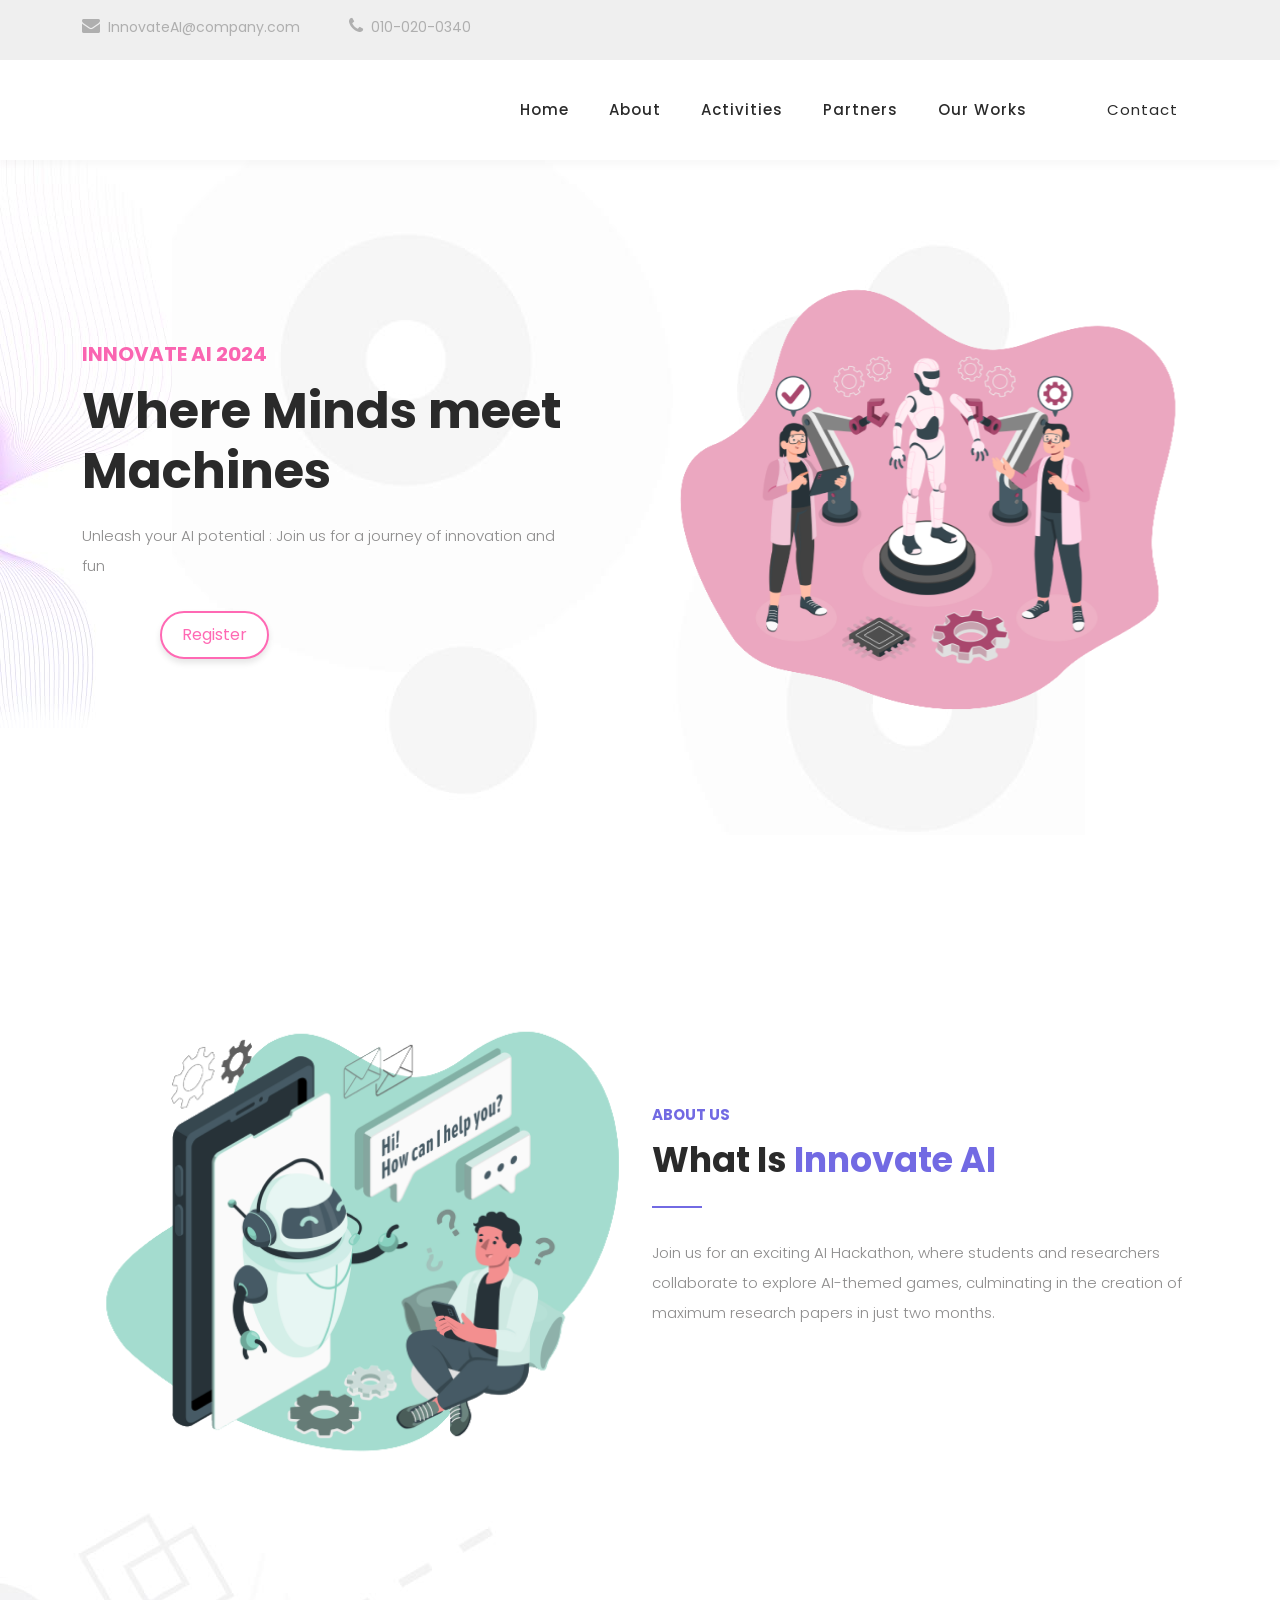
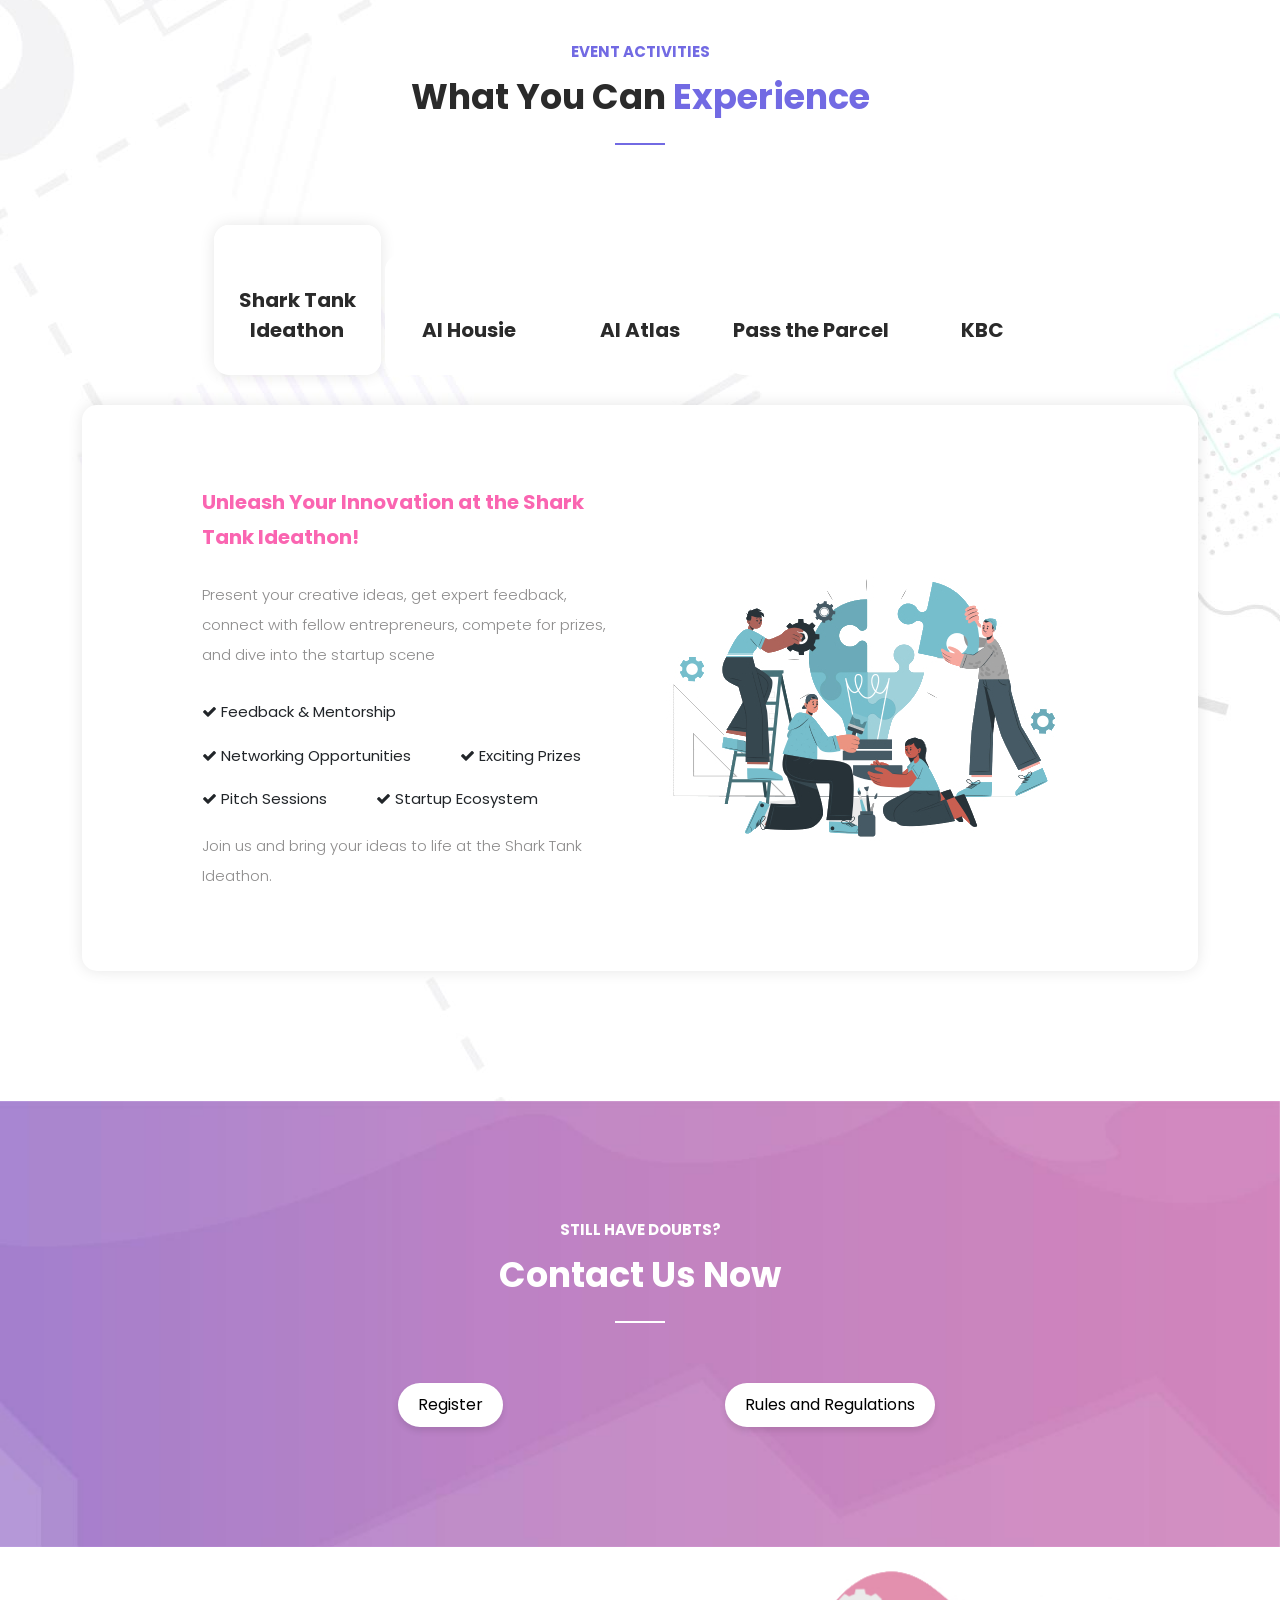
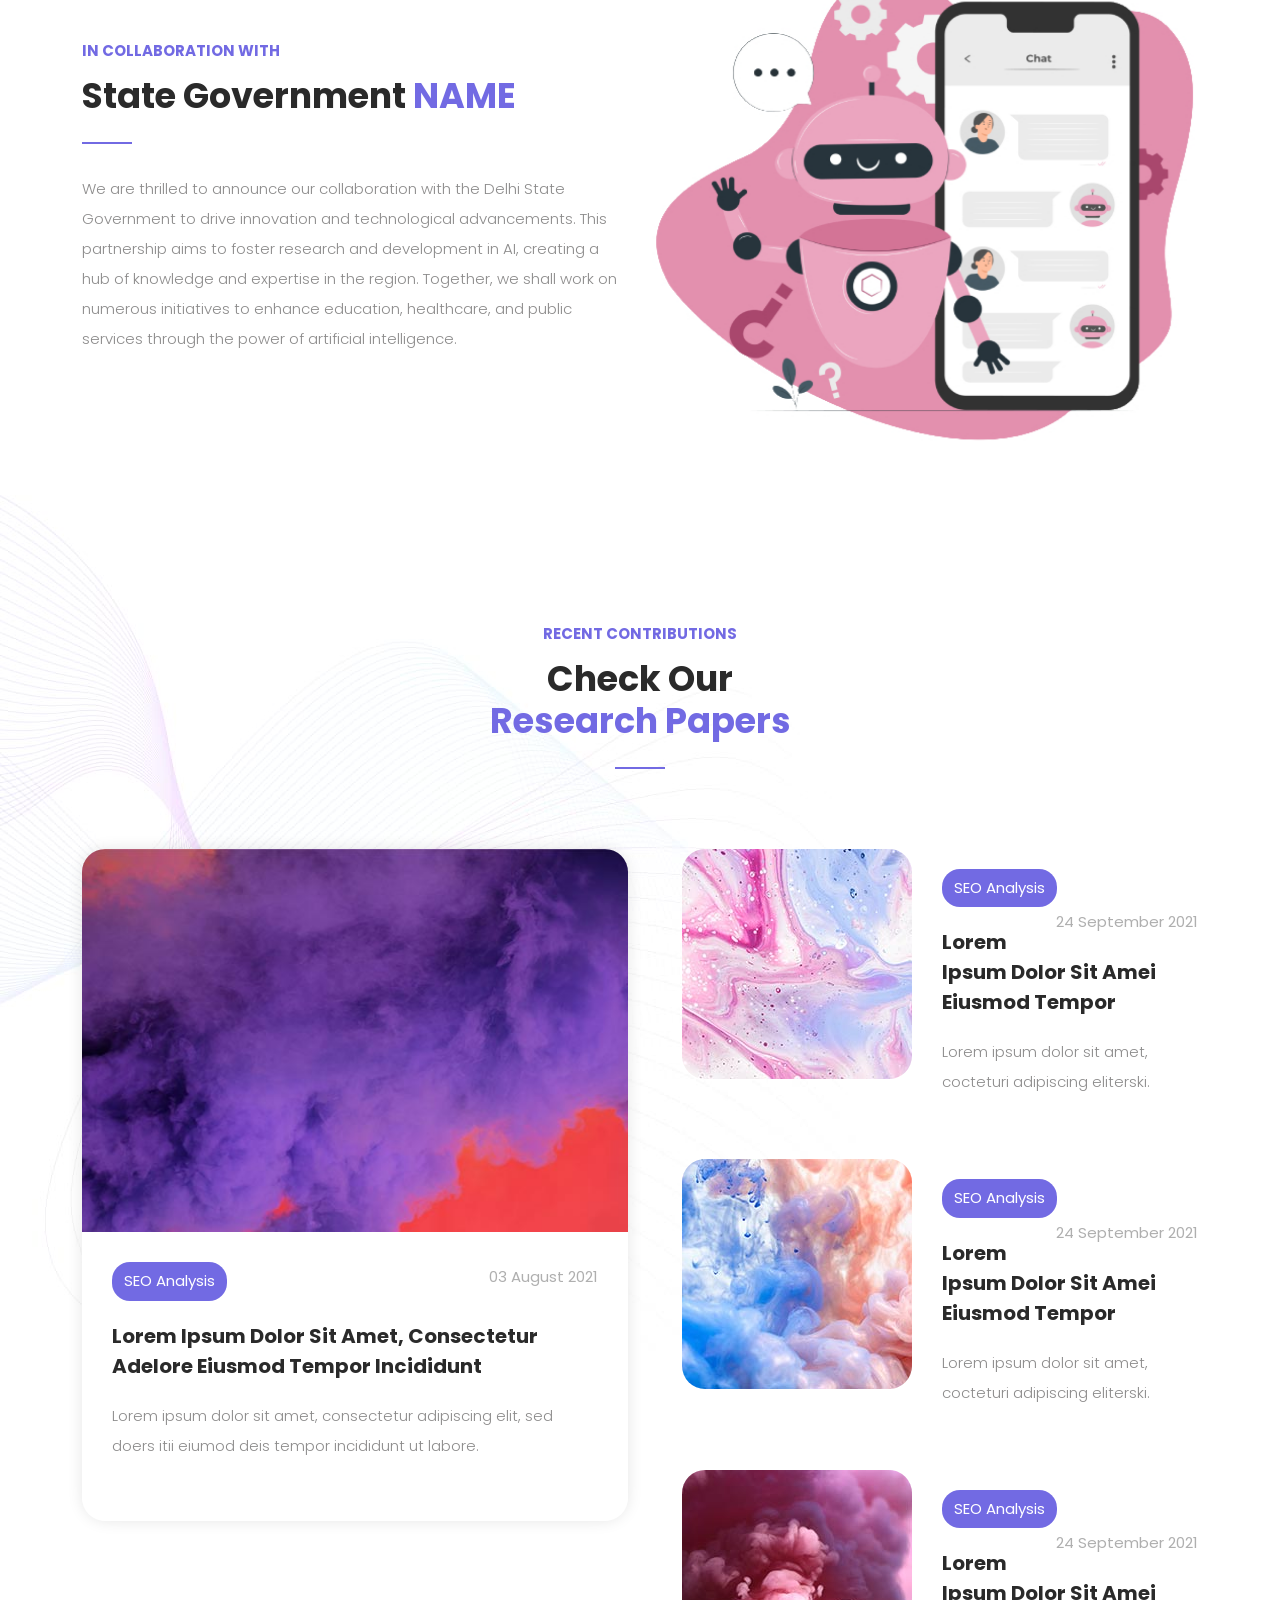
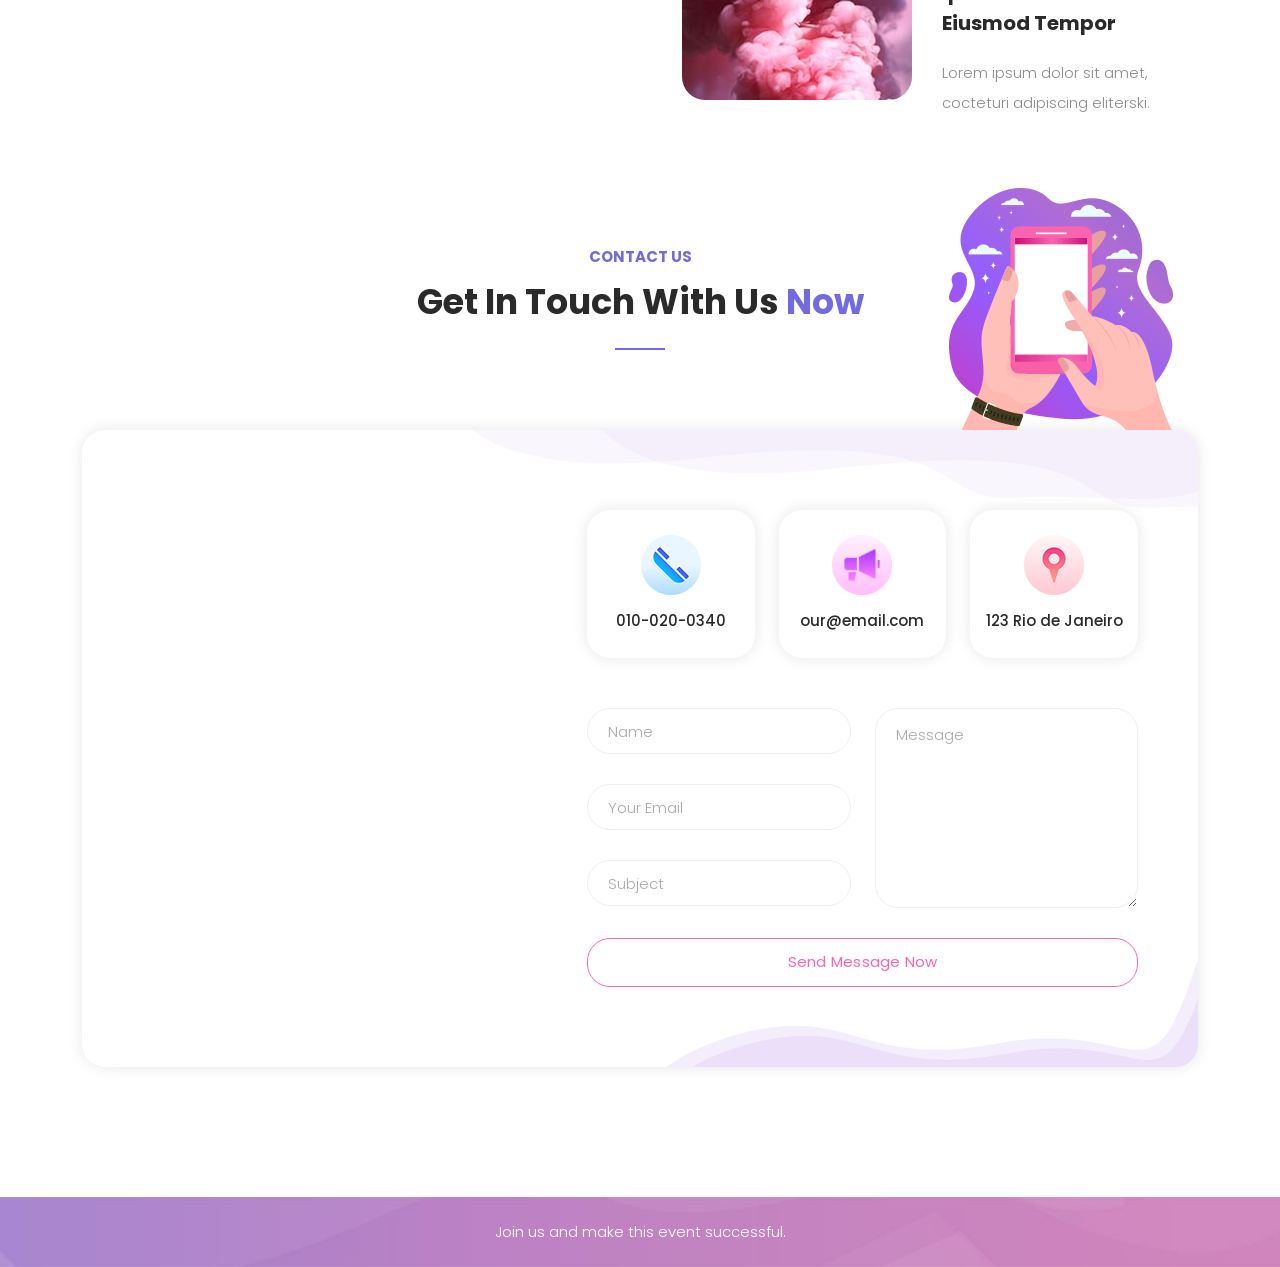
==== commit 5f84b020: "pics" ====
--- a/index.html
+++ b/index.html
@@ -383,7 +383,7 @@
                             </div>
                             <div class="col-lg-6 align-self-center">
                               <div class="right-image">
-                                <img src="assets/images/services-image.jpg" alt="">
+                                <img src="assets/images/kbc.jpg" alt="">
                               </div>
                             </div>
                           </div>
@@ -502,7 +502,7 @@
             </div>
             <div class="col-lg-6">
               <div class="about-left-image wow fadeInRight" data-wow-duration="1s" data-wow-delay="0.5s">
-                <img src="assets/images/about-dec.png" alt="">
+                <img src="assets/images/last.jpg" alt="">
               </div>
             </div>
           </div>
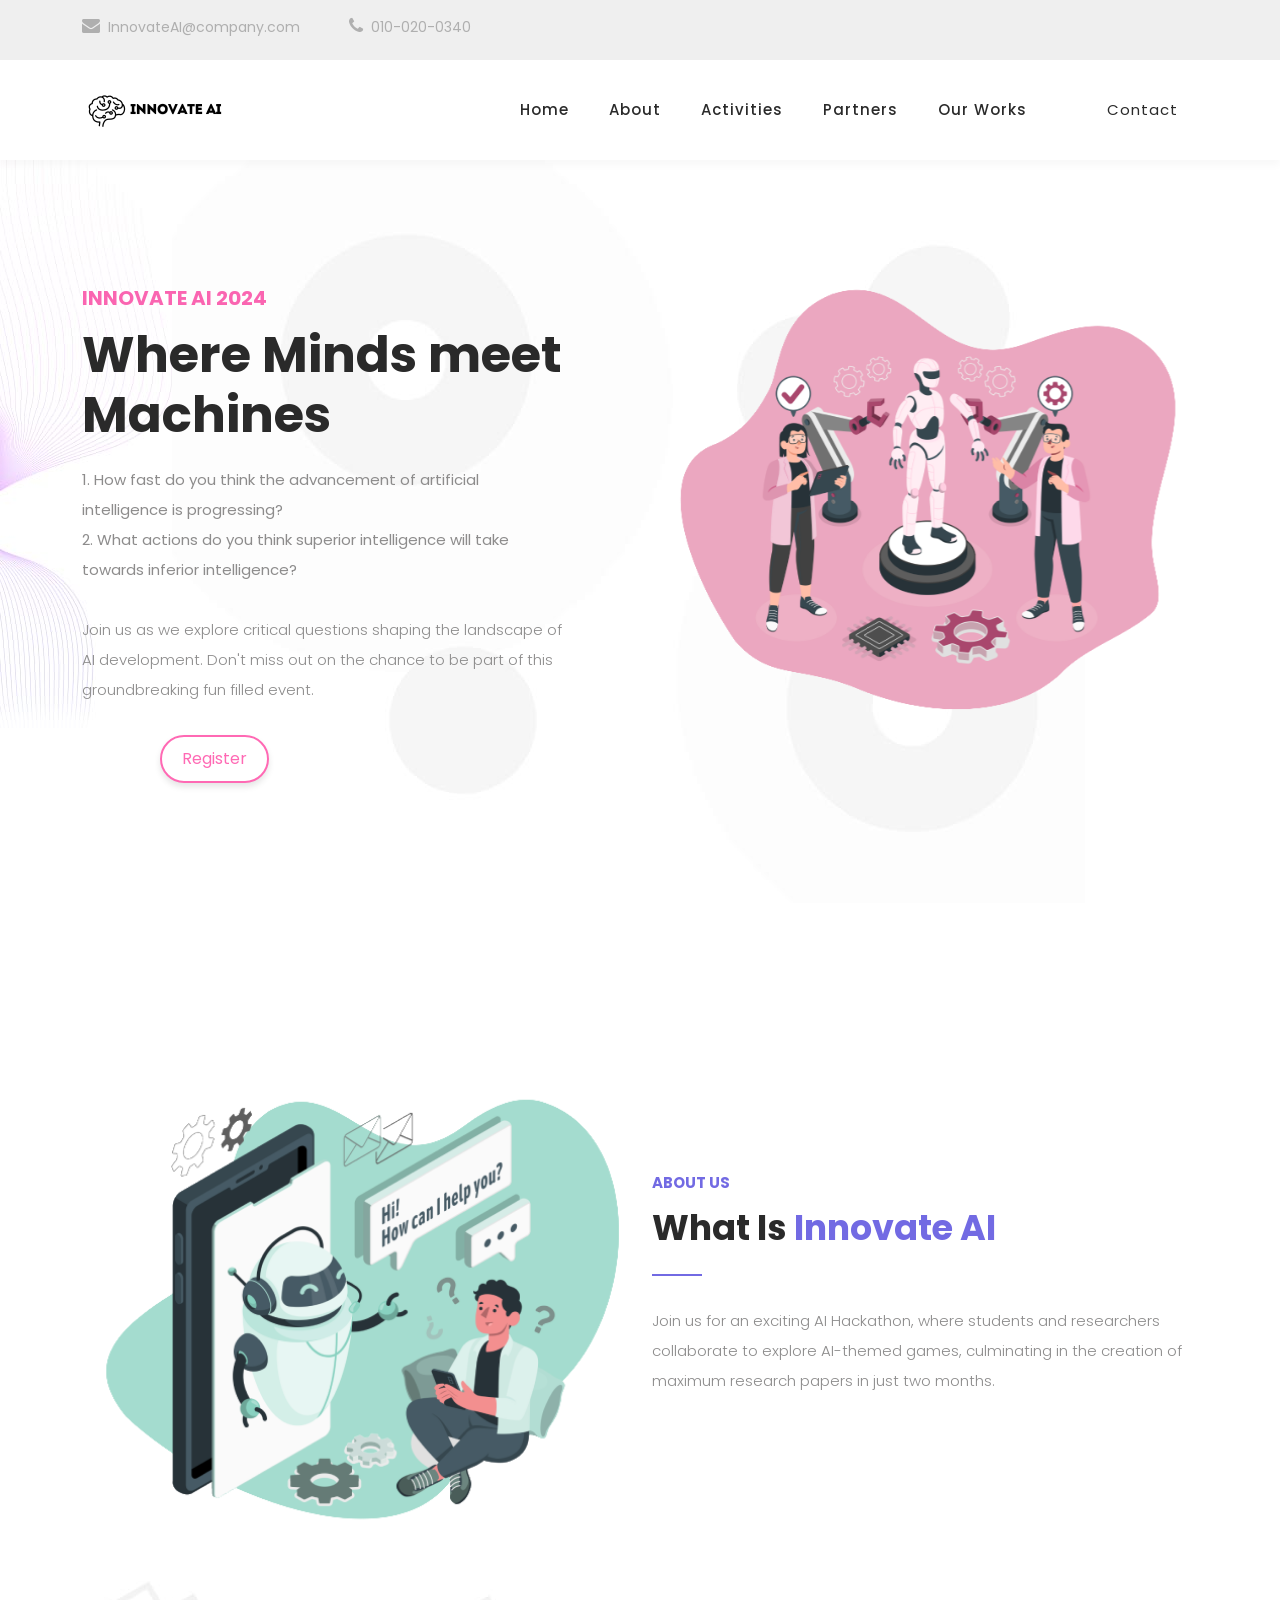
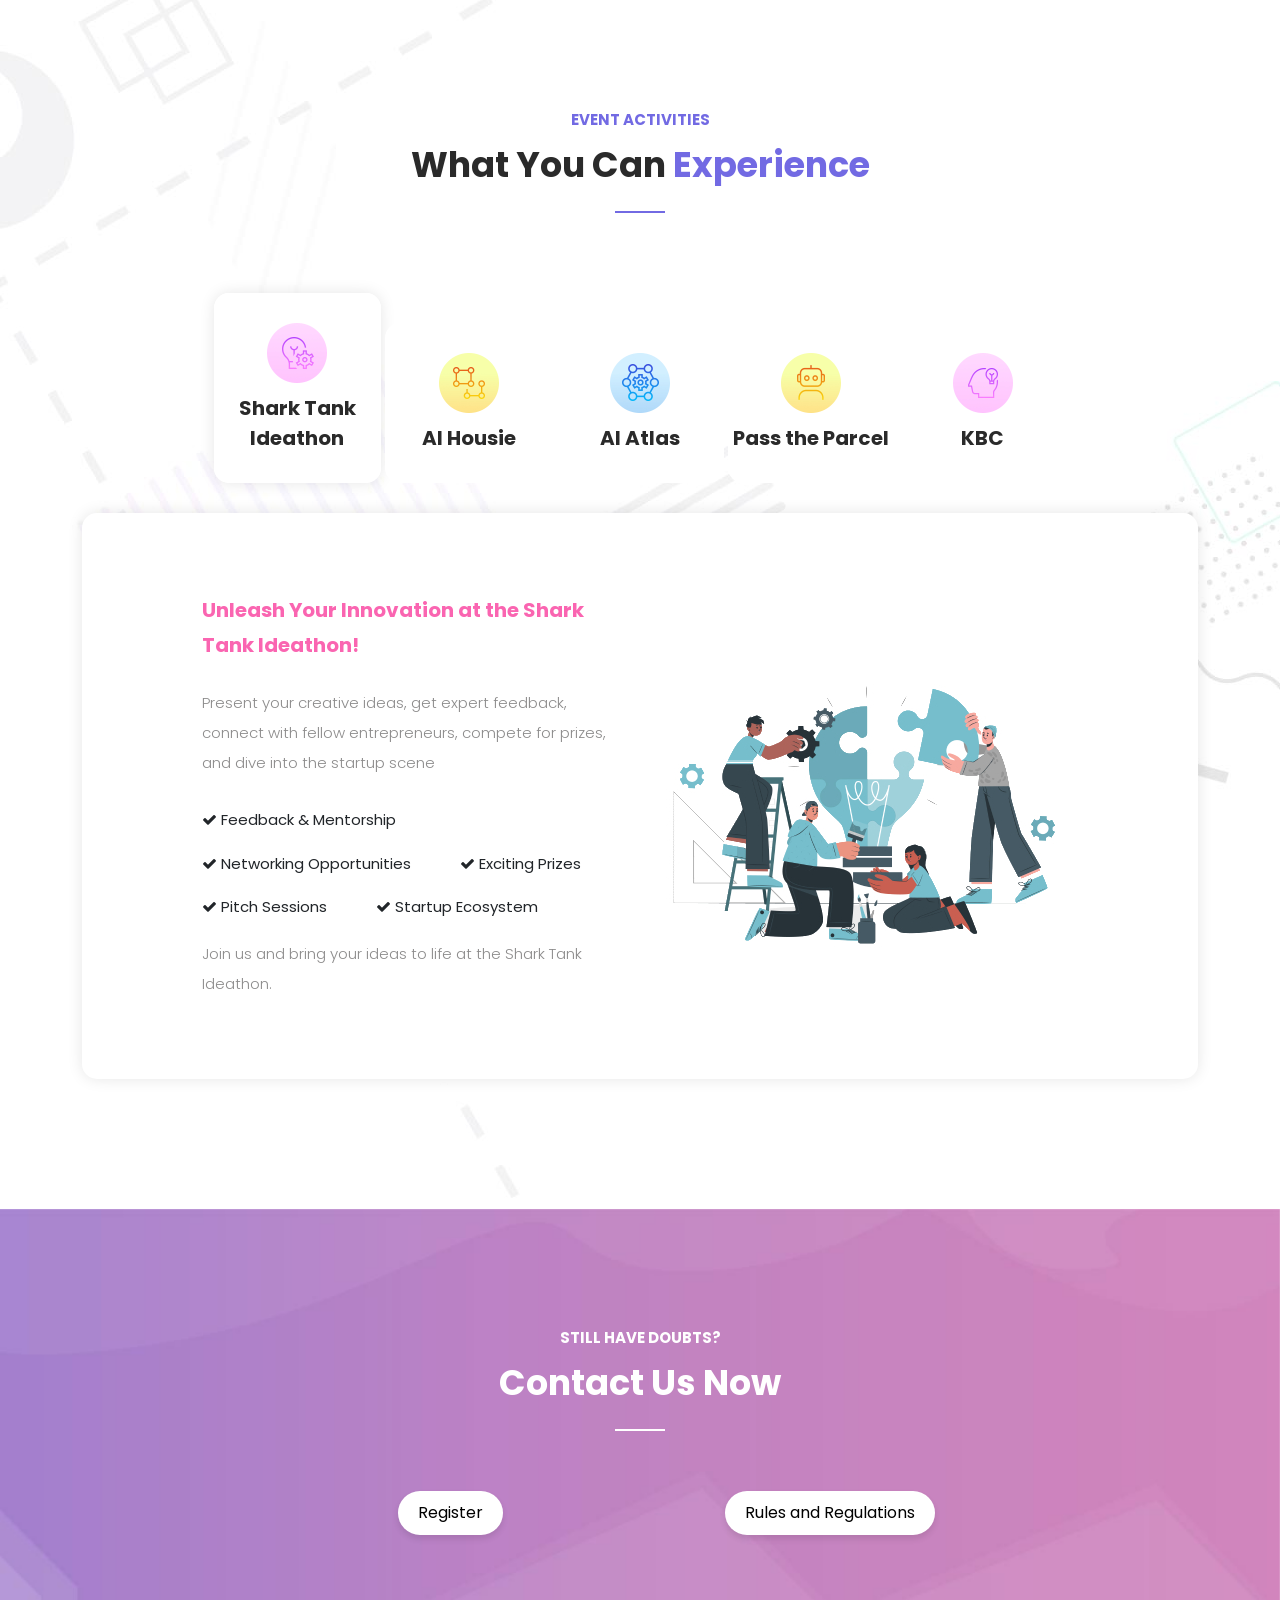
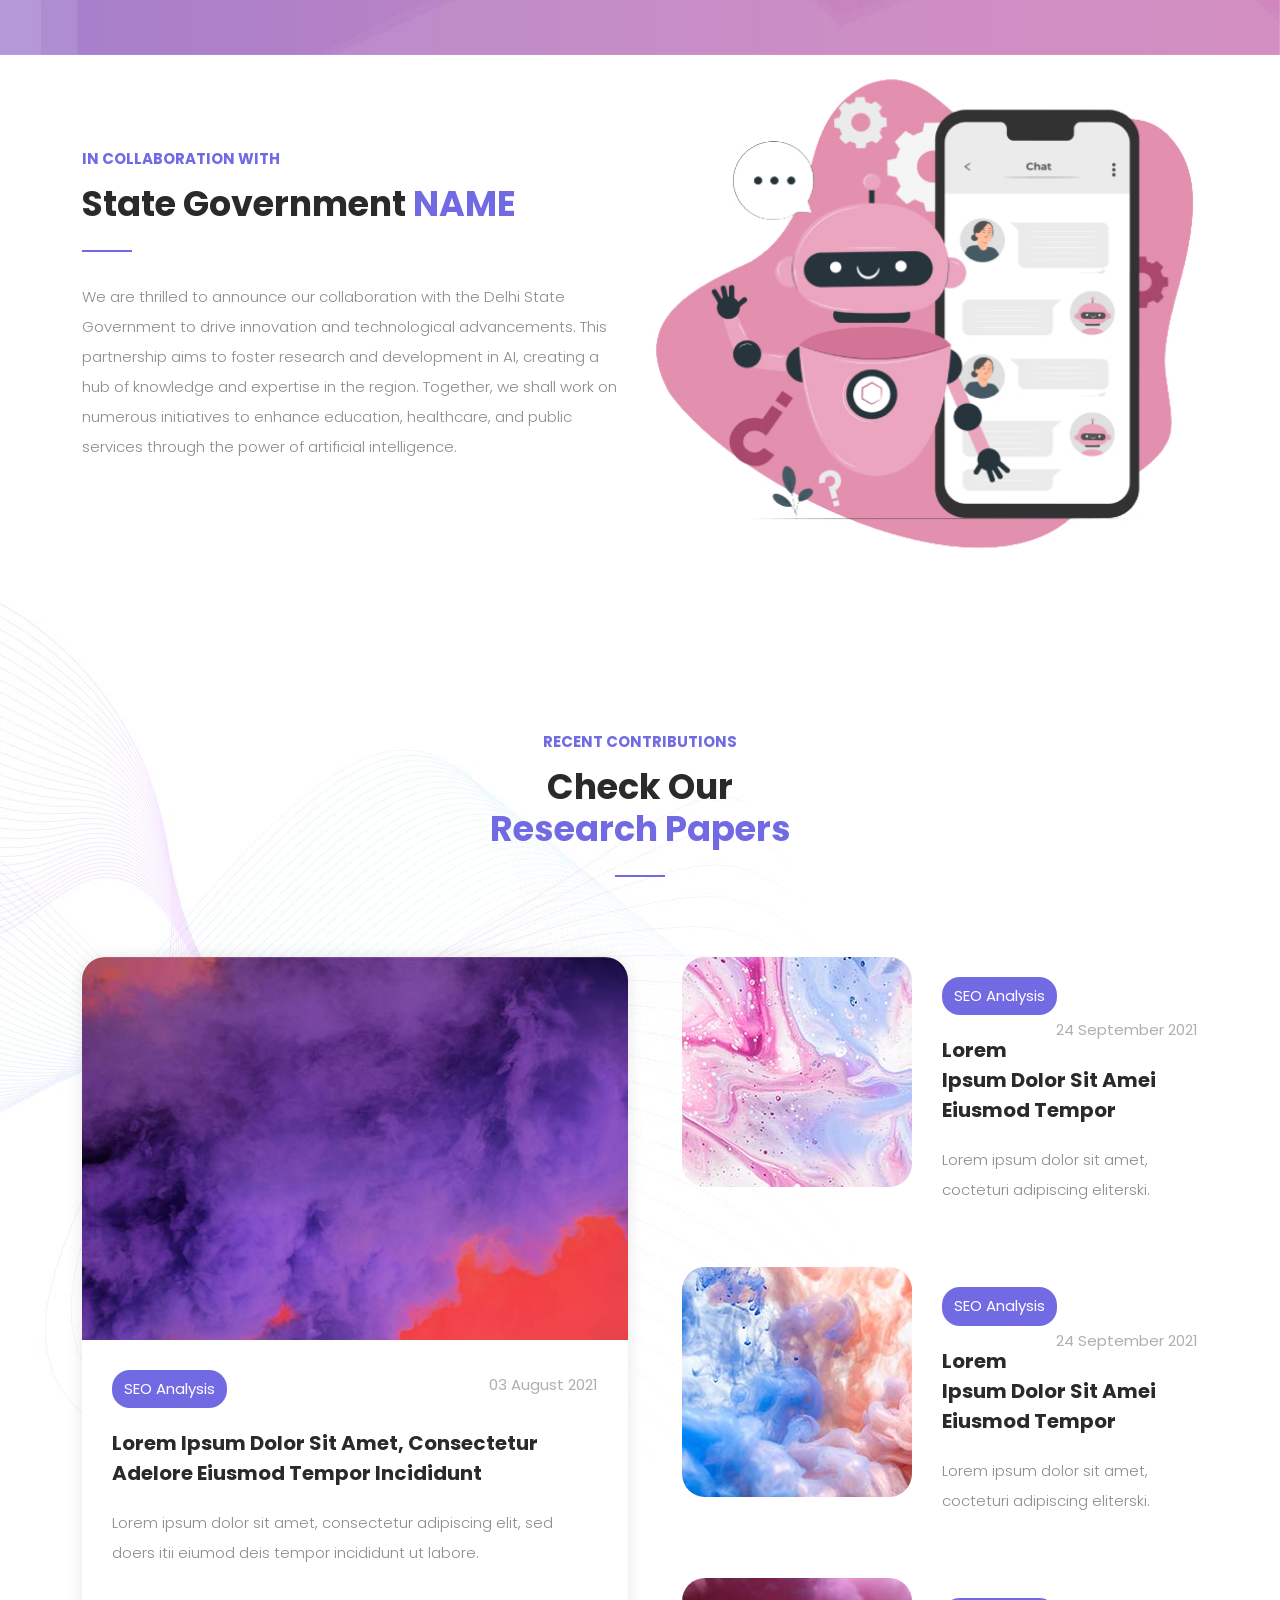
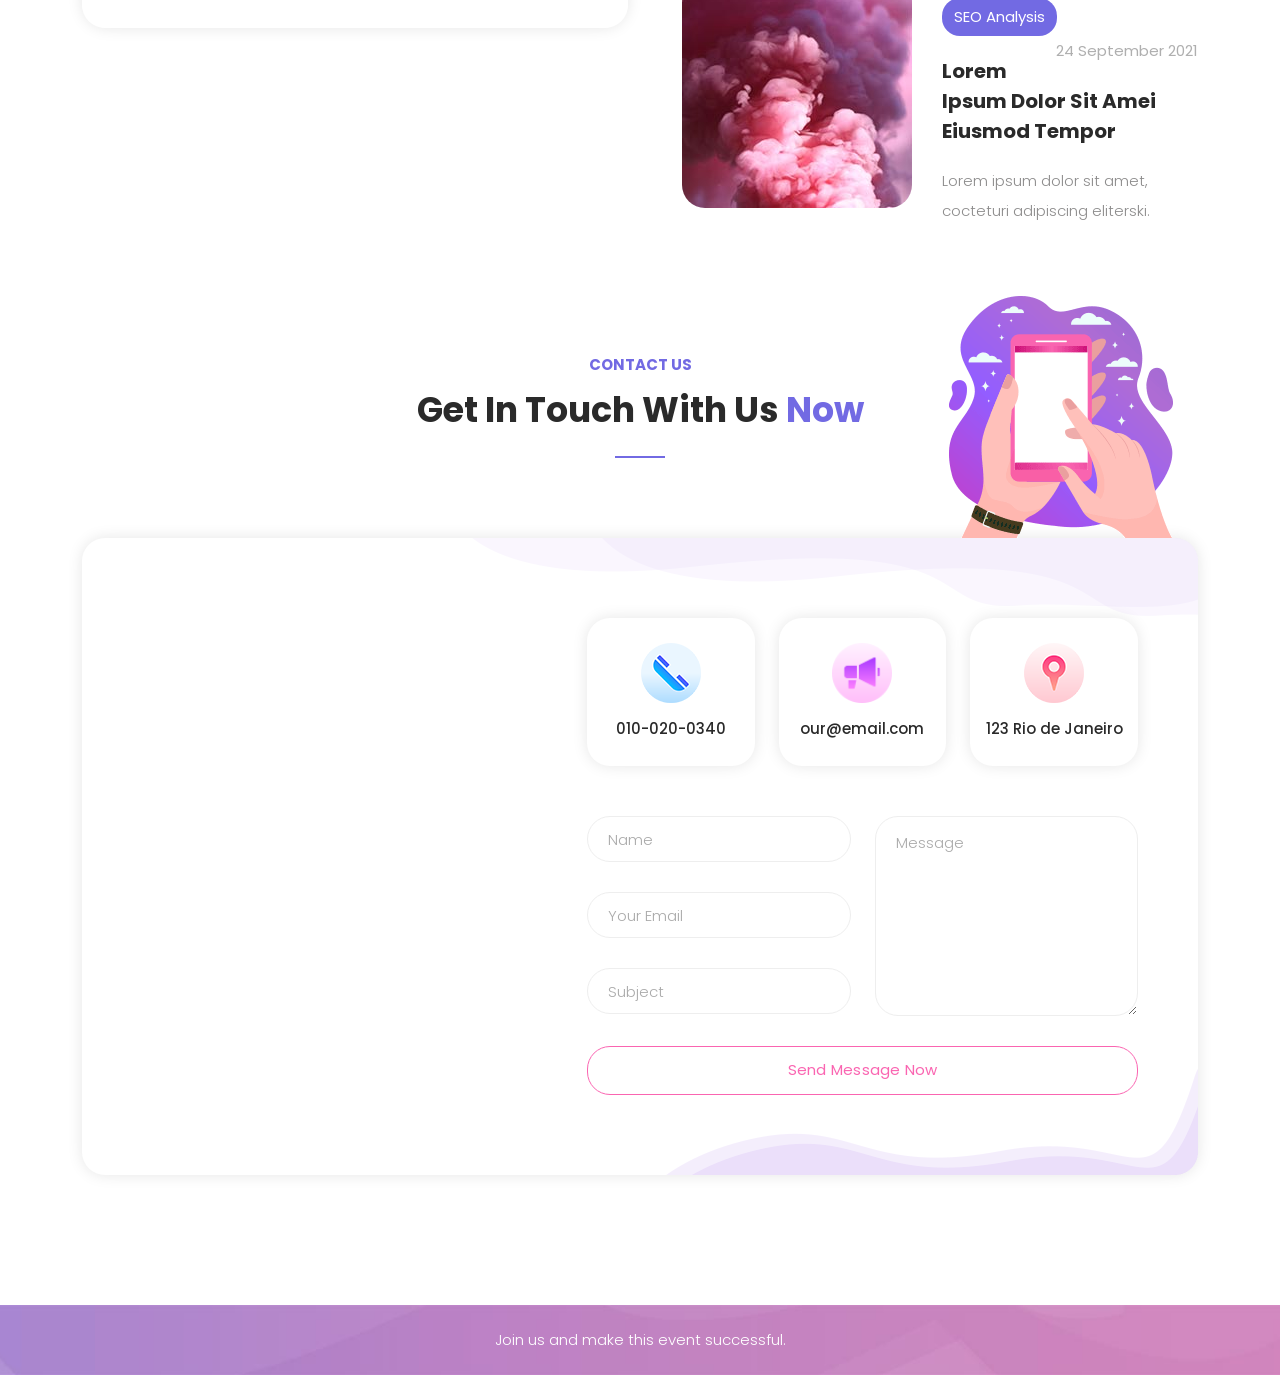
==== commit ee12ab0e: "images and postulates" ====
--- a/index.html
+++ b/index.html
@@ -112,7 +112,10 @@
                   <div class="col-lg-12">
                     <h6>INNOVATE AI 2024</h6>
                     <h2>Where Minds meet Machines</h2>
-                    <p>Unleash your AI potential : Join us for a journey of innovation and fun </p>
+                    <p><b>1. How fast do you think the advancement of artificial intelligence is progressing?<br>
+                       2. What actions do you think superior intelligence will take towards inferior intelligence?</b><br><br>
+                       Join us as we explore critical questions shaping the landscape of AI development.  Don't miss out on the 
+                       chance to be part of this groundbreaking fun filled event. </p>
                   </div>
                   <div class="col-lg-12">
                     <div class="col-lg-6 col-sm-6 text-center">
@@ -246,31 +249,31 @@
                   <div class="menu">
                     <div class="first-thumb active">
                       <div class="thumb">
-                        <span class="icon"><img src="assets/images/service-icon-01.png" alt=""></span>
+                        <span class="icon"><img src="assets/images/first.jpg" alt=""></span>
                         Shark Tank Ideathon
                       </div>
                     </div>
                     <div>
                       <div class="thumb">                 
-                        <span class="icon"><img src="assets/images/service-icon-02.png" alt=""></span>
+                        <span class="icon"><img src="assets/images/second.jpg" alt=""></span>
                         AI Housie
                       </div>
                     </div>
                     <div>
                       <div class="thumb">                 
-                        <span class="icon"><img src="assets/images/service-icon-03.png" alt=""></span>
+                        <span class="icon"><img src="assets/images/third.jpg" alt=""></span>
                         AI Atlas
                       </div>
                     </div>
                     <div>
                       <div class="thumb">                 
-                        <span class="icon"><img src="assets/images/service-icon-04.png" alt=""></span>
+                        <span class="icon"><img src="assets/images/fourth.jpg" alt=""></span>
                         Pass the Parcel
                       </div>
                     </div>
                     <div class="last-thumb">
                       <div class="thumb">                 
-                        <span class="icon"><img src="assets/images/service-icon-01.png" alt=""></span>
+                        <span class="icon"><img src="assets/images/fifth.jpg" alt=""></span>
                         KBC
                       </div>
                     </div>
